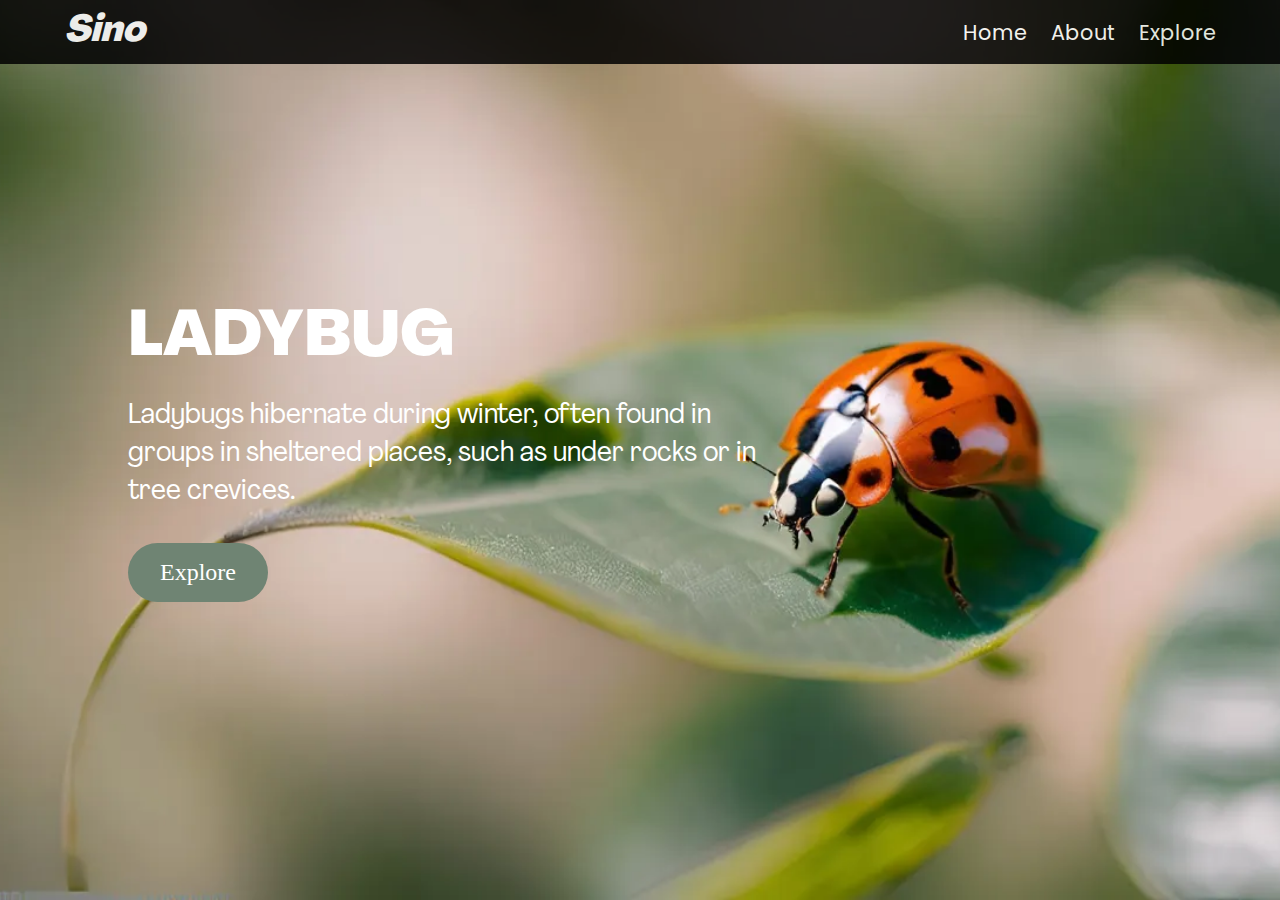
==== views/index.html @ 911c5743 "About section" ====
<!DOCTYPE html>
<html lang="en">

<head>
    <meta charset="UTF-8">
    <meta name="viewport" content="width=device-width, initial-scale=1.0">
    <title>Biodiversity</title>
    <link rel="icon" href="../assets/uploads/icon.png">
    <link rel="stylesheet" href="../assets/css/style.css">
    <link rel="stylesheet" href="../assets/css/navbar.css">
    <link rel="stylesheet" href="../assets/css/hero.css">
    <link rel="stylesheet" href="../assets/css/about.css">
    <link rel="stylesheet" href="../assets/css/font.css">
</head>

<body class="body bg-hero">
    <header class="navbar">
        <div class="navbar-container container">
            <input type="checkbox" name="" id="">
            <div class="hamburger-lines">
                <span class="line line1"></span>
                <span class="line line2"></span>
                <span class="line line3"></span>
            </div>
            <ul class="menu-items">
                <li><a href="#home">Home</a></li>
                <li><a href="#about">About</a></li>
                <li><a href="#explore">Explore</a></li>
            </ul>
            <h1 class="logo">Sino</h1>
        </div>
    </header>

    <main class="main-content">
        <!-- Hero -->
        <section class="hero">
            <div class="slide">
                <h1 class="hero-title">LADYBUG</h1>
                <p class="hero-subtitle">
                    Ladybugs hibernate during winter, often found in groups in sheltered places, such as under rocks or
                    in tree crevices.
                </p>
                <a href="#explore" class="hero-button">Explore</a>
            </div>
            <div class="slide">
                <h1 class="hero-title">SPIDER</h1>
                <p class="hero-subtitle">
                    Spiders have a high sensitivity in their legs that allows them to detect subtle vibrations around
                    them, signaling prey or threats.
                </p>
                <a href="#explore" class="hero-button">Explore</a>
            </div>
            <div class="slide">
                <h1 class="hero-title">DRAGONFLY</h1>
                <p class="hero-subtitle">
                    Dragonflies can fly forward, backward, and hover, at speeds of up to 56 km/h, and have large eyes
                    with almost 360 degrees of vision.
                </p>
                <a href="#explore" class="hero-button">Explore</a>
            </div>
            <div class="slide">
                <h1 class="hero-title">SPRINGTAIL</h1>
                <p class="hero-subtitle">
                    Springtails are unique for their furcula, a specialized tail-like appendage that acts like a spring,
                    enabling them to leap many times their body length to evade threats.
                </p>
                <a href="#explore" class="hero-button">Explore</a>
            </div>
        </section>
        <!-- Hero End -->


        <!-- About -->
        <section>

        </section>
        <!-- About End -->


        <!-- Explore -->
        <section>

        </section>
        <!-- Explore End -->
    </main>

    <script src="../assets/js/text-hero.js"></script>
</body>

</html>
---- assets/css/navbar.css ----
*,
*::after,
*::before {
  box-sizing: border-box;
  padding: 0;
  margin: 0;
}

.html {
  font-size: 62.5%;
}

.navbar input[type="checkbox"],
.navbar .hamburger-lines {
  display: none;
}

.container {
  max-width: 1200px;
  width: 90%;
  margin: auto;
}

.navbar {
  position: fixed;
  width: 100%;
  color: white;
  font-family: HeroFont;
  opacity: 0.85;
  z-index: 100;
}

.navbar-container {
  display: flex;
  justify-content: space-between;
  height: 64px;
  align-items: center;
}

.menu-items {
  order: 2;
  display: flex;
}
.logo {
  order: 1;
  font-size: 2.3rem;
  font-style: italic;
}

.menu-items li {
  list-style: none;
  margin-left: 1.5rem;
  font-size: 1.3rem;
}

.menu-items a {
  position: relative;
  display: inline-block;
}

.menu-items a::after {
  content: "";
  position: absolute;
  width: 0;
  height: 2px;
  bottom: 0.1px; /* Sesuaikan jarak garis bawah dari teks */
  left: 0;
  background-color: white; /* Warna underscore */
  transition: width 0.2s ease-in-out;
}

.menu-items a:hover::after {
  width: 100%;
}

.navbar a {
  color: white;
  position: relative;
  display: inline-block;
  text-decoration: none;
  font-family: NavbarA;
  font-weight: 500;
  transition: color 0.2s ease-in-out;
}

.navbar a:hover {
  color: white;
}

@media (max-width: 768px) {
  .navbar {
    opacity: 0.95;
  }

  .navbar-container input[type="checkbox"],
  .navbar-container .hamburger-lines {
    display: block;
  }

  .navbar-container {
    display: block;
    position: relative;
    height: 64px;
  }

  .navbar-container input[type="checkbox"] {
    position: absolute;
    display: block;
    height: 32px;
    width: 30px;
    top: 20px;
    left: 20px;
    z-index: 5;
    opacity: 0;
    cursor: pointer;
  }

  .navbar-container .hamburger-lines {
    display: block;
    height: 28px;
    width: 35px;
    position: absolute;
    top: 20px;
    left: 20px;
    z-index: 2;
    display: flex;
    flex-direction: column;
    justify-content: space-between;
  }

  .navbar-container .hamburger-lines .line {
    display: block;
    height: 4px;
    width: 100%;
    border-radius: 10px;
    background: #333;
  }

  .navbar-container .hamburger-lines .line1 {
    transform-origin: 0% 0%;
    transition: transform 0.3s ease-in-out;
  }

  .navbar-container .hamburger-lines .line2 {
    transition: transform 0.2s ease-in-out;
  }

  .navbar-container .hamburger-lines .line3 {
    transform-origin: 0% 100%;
    transition: transform 0.3s ease-in-out;
  }

  .navbar .menu-items {
    padding-top: 100px;
    background: #fff;
    height: 100vh;
    max-width: 300px;
    transform: translate(-150%);
    display: flex;
    flex-direction: column;
    margin-left: -40px;
    padding-left: 40px;
    transition: transform 0.5s ease-in-out;
    box-shadow: 5px 0px 10px 0px #aaa;
    overflow: scroll;
  }

  .navbar .menu-items li {
    margin-bottom: 1.8rem;
    font-size: 1.1rem;
    font-weight: 500;
  }

  .logo {
    position: absolute;
    top: 10px;
    right: 15px;
    font-size: 2.5rem;
  }

  .navbar-container input[type="checkbox"]:checked ~ .menu-items {
    transform: translateX(0);
  }

  .navbar-container input[type="checkbox"]:checked ~ .hamburger-lines .line1 {
    transform: rotate(45deg);
  }

  .navbar-container input[type="checkbox"]:checked ~ .hamburger-lines .line2 {
    transform: scaleY(0);
  }

  .navbar-container input[type="checkbox"]:checked ~ .hamburger-lines .line3 {
    transform: rotate(-45deg);
  }
}

@media (max-width: 500px) {
  .navbar-container input[type="checkbox"]:checked ~ .logo {
    display: none;
  }
}
---- assets/css/hero.css ----
.hero {
  position: relative;
  width: 100%;
  height: 100vh;
  background-size: cover;
  background-position: center;
  background-image: url(../uploads/bg-ladybug.webp),
    url(../uploads/bg-spider.webp), url(../uploads/bg-dragonfly.webp),
    url(../uploads/bg-springtail.webp);
  background-color: transparent;
  animation: animate infinite 12s;
  z-index: 1;
}

.hero-title {
  font-family: HeroFont;
  opacity: 0;
}

.hero-subtitle {
  font-family: HeroSubTitle;
  max-width: 40rem;
  white-space: normal;
  opacity: 0;
}

.slide {
  position: absolute;
  top: 50%;
  left: 10%;
  transform: translateY(-50%);
  opacity: 0;
  transition: opacity 0.5s ease-in-out;
  text-align: left;
  color: white;
  z-index: 1000;
  transition-delay: 0.1s;
}

.slide.active {
  opacity: 1;
}

.hero-title,
.hero-subtitle {
  opacity: 0;
  transform: translateY(20px);
  transition: opacity 0.3s ease-in-out, transform 0.3s ease-in-out;
}

.slide.active .hero-title,
.slide.active .hero-subtitle {
  opacity: 1;
  transform: translateY(0);
}

.slide h1 {
  font-size: 4rem;
  margin-bottom: 1rem;
}

.slide p {
  font-size: 1.8rem;
  margin-bottom: 2rem;
}

.slide a {
  display: inline-block;
  font-size: 1.5rem;
  padding: 1rem 2rem;
  background-color: #6f8473;
  color: white;
  text-decoration: none;
  border-radius: 30px;
  transition: background-color 0.3s ease;
}

.slide a:hover {
  background-color: #5e6d61;
}

@keyframes animate {
  0% {
    background-image: url(../uploads/bg-ladybug.webp);
  }
  25% {
    background-image: url(../uploads/bg-spider.webp);
  }
  50% {
    background-image: url(../uploads/bg-dragonfly.webp);
  }
  75% {
    background-image: url(../uploads/bg-springtail.webp);
  }
  100% {
    background-image: url(../uploads/bg-ladybug.webp);
  }
}
---- assets/css/about.css ----
.navbar {
  background-color: black;
}

.about-hr {
  height: 4px;
  background-color: black;
  border: none;
  margin: 20px 0;
}

.about-image {
  width: 60%;
  height: 100%;
  clip-path: circle(60% at 10% 50%);
  background-image: url(../uploads/about-section.webp);
  background-size: cover;
  background-position: center center;
  position: relative;
  z-index: 1;
}

.about {
  position: relative;
  width: 100%;
  height: 100vh;
  background-color: white;
  background-size: cover;
  background-position: center;
  display: flex;
  justify-content: space-between;
  align-items: center;
  overflow: hidden;
}

.about-content {
  position: relative;
  z-index: 2;
  max-width: 800px;
  padding: 20px;
  color: #333;
  text-align: center;
  margin-right: 10rem;
  width: 100%;
  box-sizing: border-box;
}

.about-content h2 {
  font-size: 5rem;
  margin-bottom: 20px;
  font-family: HeroFont;
}

.about-content p {
  font-size: 2rem;
  line-height: 1.8;
}

.left-align {
  font-family: HeroSubTitle;
  text-align: left;
  max-width: 40rem;
  margin: 0 auto;
  margin-top: 2rem;
  margin-bottom: 2rem;
}

.right-align {
  font-family: HeroSubTitle;
  text-align: right;
  max-width: 40rem;
  margin: 0 auto;
}

@media (max-width: 1024px) {
  .about-content h2 {
    font-size: 4rem;
  }

  .about-content p {
    font-size: 1.2rem;
  }

  .about {
    flex-direction: column;
    justify-content: center;
  }

  .about-image {
    width: 100%;
    clip-path: none;
  }

  .about-content {
    margin-right: 0;
    text-align: center;
  }
}

@media (max-width: 768px) {
  .about-content h2 {
    font-size: 3rem;
  }

  .about-content p {
    font-size: 1.1rem;
  }
}

@media (max-width: 480px) {
  .about-content h2 {
    font-size: 2.5rem;
  }

  .about-content p {
    font-size: 1rem;
  }
}
---- assets/css/font.css ----
@font-face {
  font-family: HeroFont;
  src: url(../font/agrandir-heavy.ttf);
}

@font-face {
  font-family: NavbarA;
  src: url(../font/poppins-regular.ttf);
}

@font-face {
  font-family: HeroSubTitle;
  src: url(../font/agrandir-narrow.otf);
}

@font-face {
  font-family: OpenSans;
  src: url(../font/Open_Sans/OpenSans-VariableFont_wdth\,wght.ttf);
}
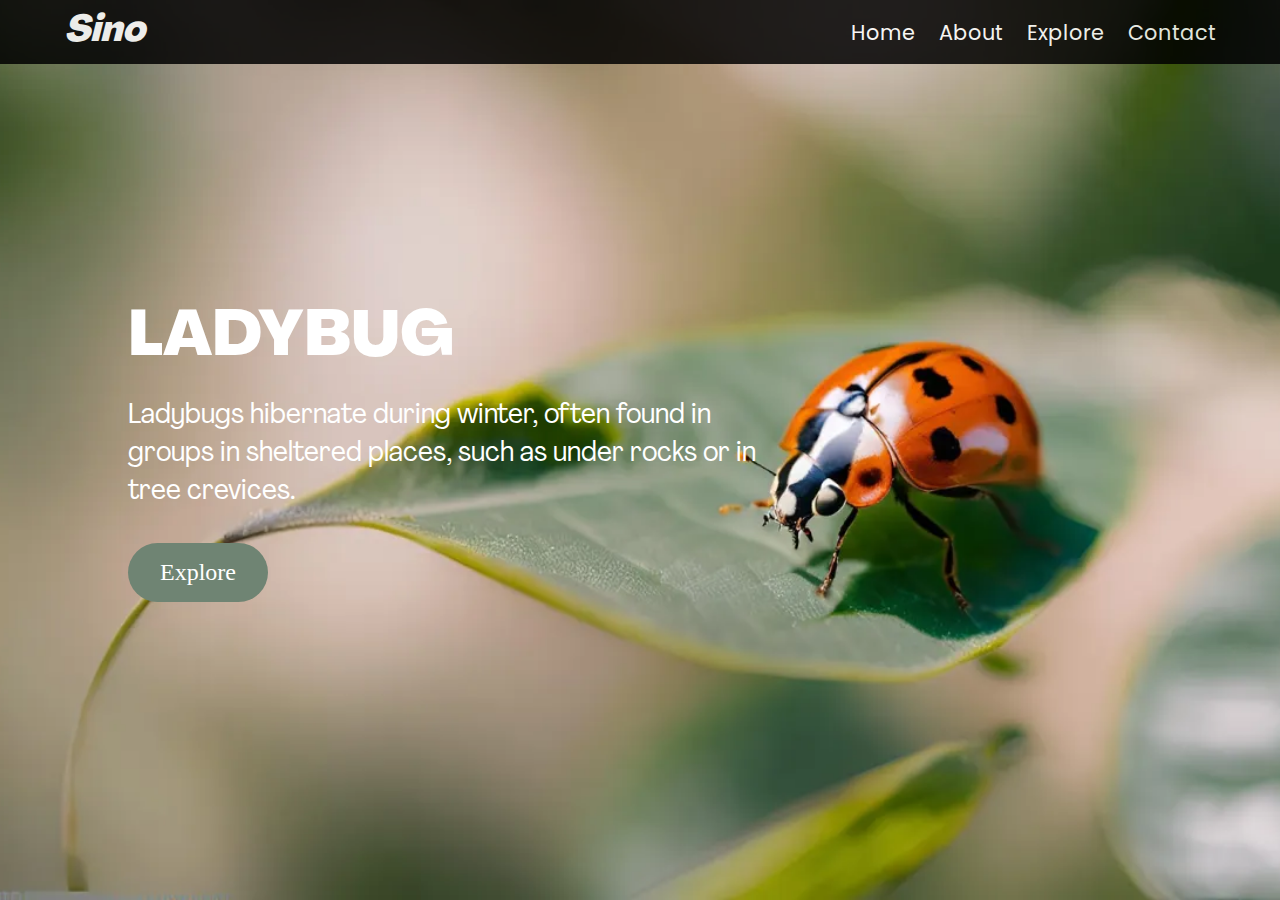
==== commit de62b67b: "Change navbar" ====
--- a/views/index.html
+++ b/views/index.html
@@ -26,6 +26,7 @@
                 <li><a href="#home">Home</a></li>
                 <li><a href="#about">About</a></li>
                 <li><a href="#explore">Explore</a></li>
+                <li><a href="#contact">Contact</a></li>
             </ul>
             <h1 class="logo">Sino</h1>
         </div>
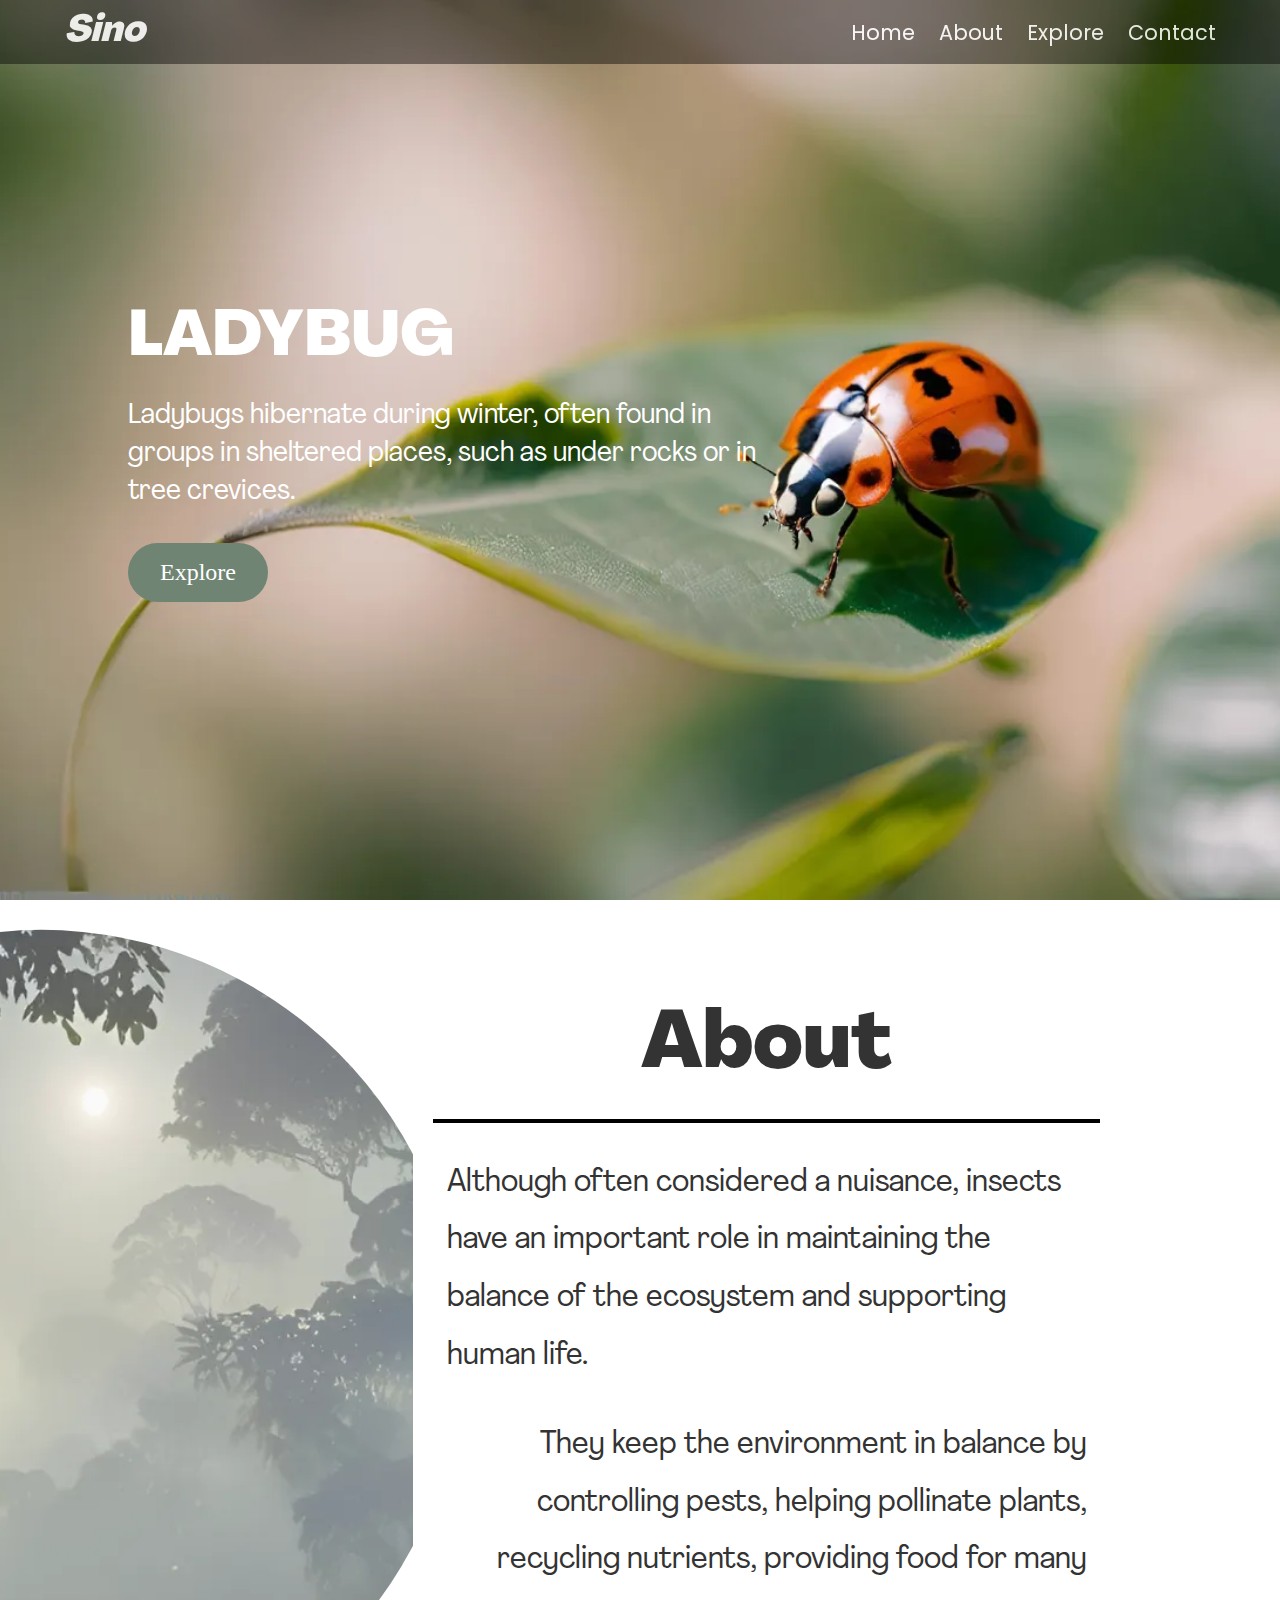
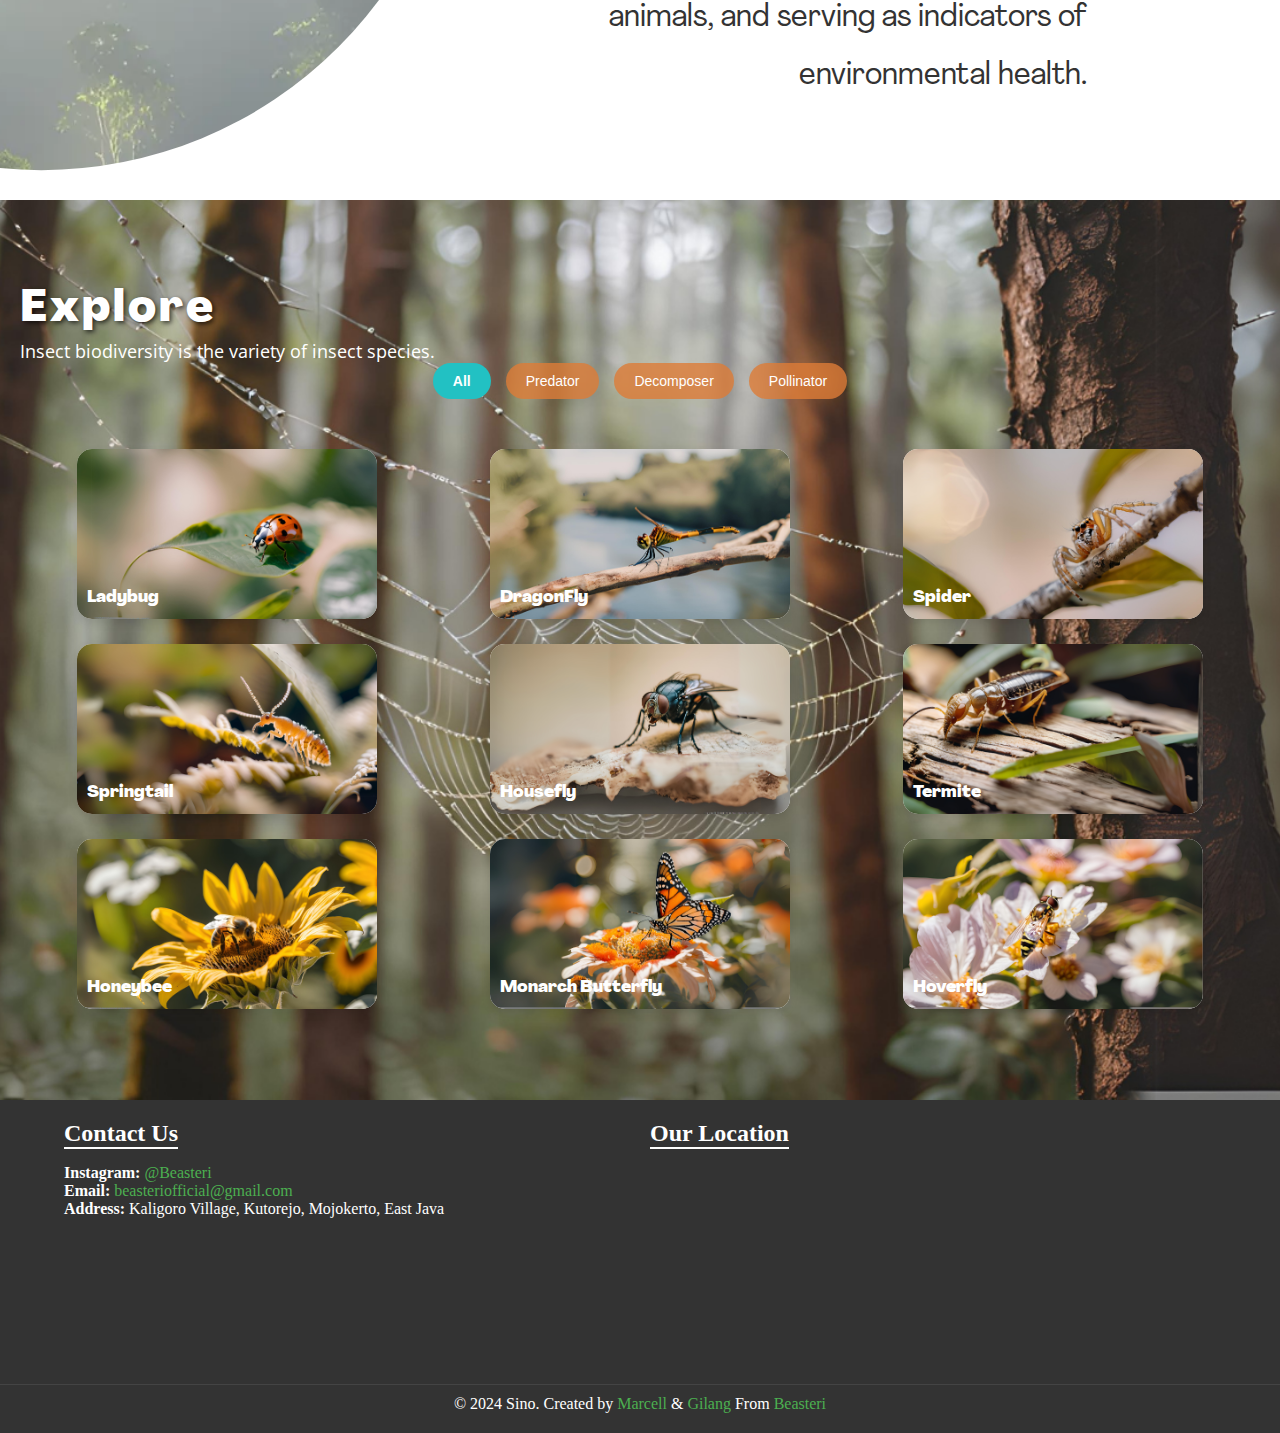
==== commit 505141ae: "Menyatukan semua section dan footer" ====
--- a/views/index.html
+++ b/views/index.html
@@ -11,6 +11,8 @@
     <link rel="stylesheet" href="../assets/css/hero.css">
     <link rel="stylesheet" href="../assets/css/about.css">
     <link rel="stylesheet" href="../assets/css/font.css">
+    <link rel="stylesheet" href="../assets/css/contact.css">
+    <link rel="stylesheet" href="../assets/css/explore.css">
 </head>
 
 <body class="body bg-hero">
@@ -34,7 +36,7 @@
 
     <main class="main-content">
         <!-- Hero -->
-        <section class="hero">
+        <section class="hero" id="home">
             <div class="slide">
                 <h1 class="hero-title">LADYBUG</h1>
                 <p class="hero-subtitle">
@@ -72,20 +74,257 @@
 
 
         <!-- About -->
-        <section>
-
+        <section class="about" id="about">
+            <div class="about-image"></div>
+
+            <div class="about-content">
+                <h2>About</h2>
+                <hr class="about-hr">
+                <p class="left-align">
+                    Although often considered a nuisance, insects have an important role in maintaining
+                    the balance of the ecosystem and supporting human life.
+                </p>
+                <p class="right-align">
+                    They keep the environment in balance by controlling pests, helping pollinate plants,
+                    recycling nutrients, providing food for many animals, and serving as indicators of
+                    environmental health.
+                </p>
+            </div>
         </section>
         <!-- About End -->
 
 
         <!-- Explore -->
-        <section>
+        <section class="explore" id="explore">
+            <div class="explore-content">
+                <h1 class="explore-title">Explore</h1>
+                <p class="explore-description">Insect biodiversity is the variety of insect species.</p>
+                <div class="filter-buttons">
+                    <button class="filter-btn active" data-filter="all">All</button>
+                    <button class="filter-btn" data-filter="predator">Predator</button>
+                    <button class="filter-btn" data-filter="decomposer">Decomposer</button>
+                    <button class="filter-btn" data-filter="pollinator">Pollinator</button>
+                </div>
+            </div>
+
+
+            <!-- Boxes Section -->
+            <div class="box-container">
+                <div class="box predator">
+                    <div class="box-image">
+                        <img src="../assets/uploads/bg-ladybug.png" alt="Image 1">
+                    </div>
+                    <div class="subjudul">Ladybug</div>
+                    <div class="box-content">
+                        <div class="row">
+                            <div class="coloumn">
+                                <h2>Ladybug</h2>
+                                <p class="description pembatas text-box">A small, bright red beetle with black spots,
+                                    helpful in controlling pests.</p>
+                            </div>
+                            <div class="coloumn">
+                                <button style="margin-left: 40px;">Explore</button>
+                            </div>
+                        </div>
+                    </div>
+                </div>
+                <div class="box predator">
+                    <div class="box-image">
+                        <img src="../assets/uploads/bg-dragonfly.png" alt="Image 2">
+                    </div>
+                    <div class="subjudul">DragonFly</div>
+                    <div class="box-content">
+                        <div class="row">
+                            <div class="coloumn">
+                                <h2>DragonFly</h2>
+                                <p class="description pembatas">A graceful insect with long wings, skilled at hunting
+                                    mosquitoes mid-flight.</p>
+                            </div>
+                            <div class="coloumn">
+                                <button style="margin-left: 40px;">Explore</button>
+                            </div>
+                        </div>
+                    </div>
+                </div>
+                <div class="box predator">
+                    <div class="box-image">
+                        <img src="../assets/uploads/bg-spider.png" alt="Image 2">
+                    </div>
+                    <div class="subjudul">Spider</div>
+                    <div class="box-content">
+                        <div class="row">
+                            <div class="coloumn">
+                                <h2>Spider</h2>
+                                <p class="description pembatas">A graceful insect with long wings, skilled at hunting
+                                    mosquitoes mid-flight.</p>
+                            </div>
+                            <div class="coloumn">
+                                <button style="margin-left: 40px;">Explore</button>
+                            </div>
+                        </div>
+                    </div>
+                </div>
+                <div class="box decomposer">
+                    <div class="box-image">
+                        <img src="../assets/uploads/bg-springtail.png" alt="Image 3">
+                    </div>
+                    <div class="subjudul">Springtail</div>
+                    <div class="box-content">
+                        <div class="row">
+                            <div class="coloumn">
+                                <h2>Springtail</h2>
+                                <p class="description pembatas">A large, hairy spider found in warm climates, known for
+                                    its
+                                    gentle nature.</p>
+                            </div>
+                            <div class="coloumn">
+                                <button style="margin-left: 40px;">Explore</button>
+                            </div>
+                        </div>
+                    </div>
+                </div>
+                <div class="box decomposer">
+                    <div class="box-image">
+                        <img src="../assets/uploads/bg-housefly.png" alt="Image 4">
+                    </div>
+                    <div class="subjudul">Housefly</div>
+                    <div class="box-content">
+                        <div class="row">
+                            <div class="coloumn">
+                                <h2>Housefly</h2>
+                                <p class="description pembatas">An eight-legged arachnid that weaves intricate webs to
+                                    catch
+                                    prey.</p>
+                            </div>
+                            <div class="coloumn">
+                                <button style="margin-left: 40px;">Explore</button>
+                            </div>
+                        </div>
+                    </div>
+                </div>
+                <div class="box decomposer">
+                    <div class="box-image">
+                        <img src="../assets/uploads/bg-termite.png" alt="Image 4">
+                    </div>
+                    <div class="subjudul">Termite</div>
+                    <div class="box-content">
+                        <div class="row">
+                            <div class="coloumn">
+                                <h2>Termite</h2>
+                                <p class="description pembatas">An eight-legged arachnid that weaves intricate webs to
+                                    catch
+                                    prey.</p>
+                            </div>
+                            <div class="coloumn">
+                                <button style="margin-left: 40px;">Explore</button>
+                            </div>
+                        </div>
+                    </div>
+                </div>
+                <div class="box pollinator">
+                    <div class="box-image">
+                        <img src="../assets/uploads/bg-honeybee.png" alt="Image 5">
+                    </div>
+                    <div class="subjudul">Honeybee</div>
+                    <div class="box-content">
+                        <div class="row">
+                            <div class="coloumn">
+                                <h2>Honeybee</h2>
+                                <p class="description pembatas">Deskripsi singkat tentang topik kelima.</p>
+                            </div>
+                            <div class="coloumn">
+                                <button style="margin-left: 40px;">Explore</button>
+                            </div>
+                        </div>
+                    </div>
+                </div>
+                <div class="box pollinator">
+                    <div class="box-image">
+                        <img src="../assets/uploads/bg-monarch-butterfly.png" alt="Image 6">
+                    </div>
+                    <div class="subjudul">Monarch Butterfly</div>
+                    <div class="box-content">
+                        <div class="row">
+                            <div class="coloumn">
+                                <h2>Monarch</h2>
+                                <p class="description pembatas">Deskripsi singkat tentang topik keenam.</p>
+                            </div>
+                            <div class="coloumn">
+                                <button style="margin-left: 40px;">Explore</button>
+                            </div>
+                        </div>
+                    </div>
+                </div>
+                <div class="box pollinator">
+                    <div class="box-image">
+                        <img src="../assets/uploads/bg-hoverfly.png" alt="Image 6">
+                    </div>
+                    <div class="subjudul">Hoverfly</div>
+                    <div class="box-content">
+                        <div class="row">
+                            <div class="coloumn">
+                                <h2>Hoverfly</h2>
+                                <p class="description pembatas">Deskripsi singkat tentang topik keenam.</p>
+                            </div>
+                            <div class="coloumn">
+                                <button style="margin-left: 40px;">Explore</button>
+                            </div>
+                        </div>
+                    </div>
+                </div>
+            </div>
+
+            <!-- Chatbot -->
+            <div class="chatbot-card">
+                <div class="chatbot-header">
+                    Chatbot
+                    <button class="close-btn" onclick="toggleChatbot()">&times;</button>
+                </div>
+                <div class="chatbot-body" id="chatbotBody">
+                    what you want to ask?
+                </div>
+                <div class="chatbot-footer">
+                    <input type="text" id="chatbotInput" placeholder="Type your message..." />
+                    <button onclick="sendMessage()">Send</button>
+                </div>
+            </div>
 
         </section>
         <!-- Explore End -->
+
+        <!-- Contact -->
+        <footer class="footer" id="contact">
+            <div class="footer-container container">
+                <div class="footer-contact">
+                    <h2>Contact Us</h2>
+                    <p><strong>Instagram:</strong> <a href="https://www.instagram.com/the_beasteri"
+                            target="_blank">@Beasteri</a></p>
+                    <p><strong>Email:</strong> <a href="">beasteriofficial@gmail.com</a></p>
+                    <p><strong>Address:</strong> Kaligoro Village, Kutorejo, Mojokerto, East Java</p>
+                </div>
+                <div class="footer-map">
+                    <h2>Our Location</h2>
+                    <iframe
+                        src="https://www.google.com/maps/embed?pb=!1m18!1m12!1m3!1d253133.97611539767!2d112.32561451234618!3d-7.551150352928959!2m3!1f0!2f0!3f0!3m2!1i1024!2i768!4f13.1!3m3!1m2!1s0x2e780d7880709dfd%3A0xe62e404b1da30f2a!2sPANDORADEV!5e0!3m2!1sen!2sid!4v1733210678866!5m2!1sen!2sid"
+                        width="100%" height="200" style="border:0;" allowfullscreen="" loading="lazy"
+                        referrerpolicy="no-referrer-when-downgrade"></iframe>
+                </div>
+            </div>
+            <div class="footer-bottom">
+                <p>&copy; 2024 Sino. Created by
+                    <a href="https://github.com/Kennn711" target="_blank">Marcell</a>
+                    &
+                    <a href="https://github.com/SOGOL999" target="_blank">Gilang</a>
+                    From
+                    <a href="https://www.instagram.com/the_beasteri" target="_blank">Beasteri</a>
+                </p>
+            </div>
+        </footer>
+        <!-- Contact End -->
     </main>
 
     <script src="../assets/js/text-hero.js"></script>
+    <script src="../assets/js/explore-chatbot.js"></script>
 </body>
 
 </html>--- a/assets/css/contact.css
+++ b/assets/css/contact.css
@@ -0,0 +1,47 @@
+.footer {
+  background-color: #333;
+  color: #fff;
+  padding: 20px 0;
+}
+
+.footer-container {
+  display: flex;
+  flex-wrap: wrap;
+  gap: 20px;
+  justify-content: space-between;
+  padding-bottom: 1rem;
+}
+
+.footer-contact,
+.footer-map,
+.footer-social {
+  flex: 1 1 calc(33.333% - 20px);
+  min-width: 280px;
+}
+
+.footer h2 {
+  margin-bottom: 15px;
+  font-size: 1.5rem;
+  border-bottom: 2px solid #fff;
+  display: inline-block;
+}
+
+.footer a {
+  color: #4caf50;
+  text-decoration: none;
+}
+
+.footer a:hover {
+  text-decoration: underline;
+}
+
+.footer-map iframe {
+  border: 0;
+  border-radius: 8px;
+}
+
+.footer-bottom {
+  text-align: center;
+  padding-top: 10px;
+  border-top: 1px solid #444;
+}
--- a/assets/css/explore.css
+++ b/assets/css/explore.css
@@ -0,0 +1,493 @@
+@import url("./font.css");
+
+*,
+*::after,
+*::before {
+  box-sizing: border-box;
+  padding: 0;
+  margin: 0;
+}
+
+/* Navbar */
+.navbar {
+  background-color: rgba(0, 0, 0, 0.5);
+}
+
+/* Hero Section */
+.explore {
+  background: url("../uploads/bg-explore.png") no-repeat center center/cover;
+  position: relative;
+  color: white;
+  display: flex;
+  flex-direction: column;
+  justify-content: flex-start;
+  /* Menjaga elemen terurut dari atas ke bawah */
+  min-height: 100vh;
+  /* Pastikan hero tetap setinggi layar tanpa tambahan ruang */
+  padding-top: 60px;
+  /* Space untuk navbar */
+}
+
+/* Hero Content */
+.explore-content {
+  padding: 20px;
+  text-align: left;
+  color: white;
+  display: flex;
+  flex-direction: column;
+  /* Flexbox untuk susunan vertikal */
+}
+
+/* Hero Title */
+.explore-title {
+  font-size: 45px;
+  margin-bottom: 0px;
+  letter-spacing: 3px;
+  font-family: HeroFont;
+  text-shadow: 2px 2px 5px rgba(0, 0, 0, 0.7);
+}
+
+/* Hero Description */
+.explore-description {
+  font-size: 18px;
+  font-family: OpenSans;
+}
+
+/* Button Category */
+.filter-buttons {
+  display: flex;
+  justify-content: center;
+  gap: 15px;
+  width: 100%;
+  margin-top: 0px;
+  /* Jarak antara filter buttons dan konten di atasnya */
+}
+
+/* Styling untuk tombol */
+.filter-btn {
+  padding: 10px 20px;
+  background-color: rgba(221, 124, 55, 0.8);
+  border: none;
+  border-radius: 25px;
+  color: white;
+  font-family: Arial, sans-serif;
+  font-size: 14px;
+  cursor: pointer;
+  transition: 0.3s ease;
+}
+
+.filter-btn:hover {
+  background-color: rgba(221, 124, 55, 1);
+}
+
+.filter-btn.active {
+  background-color: rgba(34, 193, 195, 1);
+  font-weight: bold;
+}
+
+/* Box Container */
+.box-container {
+  display: grid;
+  grid-template-columns: repeat(3, 1fr);
+  gap: 20px;
+  padding: 30px;
+  margin-top: 0px;
+  justify-items: center;
+  width: 100%;
+  grid-row-gap: 25px;
+}
+
+/* Box Container saat filter selain "All" dipilih */
+.box-container.filtered {
+  display: flex;
+  justify-content: flex-start;
+  /* Semua box akan diratakan ke kiri */
+  flex-wrap: wrap;
+  /* Box tidak akan turun ke baris berikutnya */
+  gap: 20px;
+  width: 100%;
+  overflow-x: auto;
+  /* Scroll horizontal jika terlalu banyak box */
+}
+
+/* Menata box agar berada di sebelah kanan */
+.box-container.filtered .box {
+  flex-shrink: 0;
+  /* Box tidak boleh mengecil saat dibungkus */
+}
+
+/* Box Styling */
+.box {
+  position: relative;
+  width: 300px;
+  display: block;
+  opacity: 1;
+  height: 170px;
+  border-radius: 15px;
+  overflow: hidden;
+  box-shadow: 0 4px 10px rgba(0, 0, 0, 0.1);
+  background-color: white;
+  opacity: 0;
+  /* Default is hidden */
+  visibility: hidden;
+  /* Default is hidden */
+  transition: opacity 0.5s ease, visibility 0s linear 0.5s;
+  /* Adding transition for opacity */
+}
+
+.box.show {
+  opacity: 1;
+  visibility: visible;
+  transition: opacity 0.5s ease, visibility 0s linear 0s;
+  /* Fade-in effect */
+}
+
+.box:hover {
+  transform: scale(1.05);
+  /* Efek zoom saat hover */
+}
+
+/* Image inside box */
+.box-image {
+  width: 100%;
+  height: 100%;
+  position: relative;
+  overflow: hidden;
+}
+
+.box-image img {
+  width: 100%;
+  height: 100%;
+  object-fit: cover;
+}
+
+/* Box Content Styling (hidden by default) */
+.box-content {
+  position: absolute;
+  bottom: 0px;
+  /* Perubahan jarak untuk memberi ruang */
+  left: 0;
+  width: 100%;
+  height: 50%;
+  padding: 10px;
+  background: linear-gradient(to bottom, transparent, black);
+  opacity: 0;
+  /* Konten tersembunyi secara default */
+  transition: 0.2s ease;
+  display: flex;
+  flex-direction: column;
+  justify-content: flex-start;
+  /* Menyusun konten ke atas */
+  text-align: left;
+  /* Rata kiri untuk konten */
+  z-index: 2;
+  /* Agar konten tetap di atas */
+}
+
+.box h2 {
+  font-family: OpenSans;
+}
+
+/* Konten muncul saat box dihover */
+.box:hover .box-content {
+  opacity: 1;
+}
+
+/* Subjudul */
+.box .subjudul {
+  position: absolute;
+  bottom: 10px;
+  /* Mengubah posisi subjudul */
+  left: 10px;
+  font-size: 17px;
+  color: white;
+  font-family: HeroFont;
+  margin: 0;
+  z-index: 3;
+  /* Agar subjudul selalu terlihat */
+  opacity: 1;
+  /* Subjudul tampil saat tidak dihover */
+  transition: 0.2s ease;
+}
+
+/* On hover, subjudul disappears and is replaced by the hover subjudul */
+.box:hover .subjudul {
+  opacity: 0;
+  /* Subjudul hilang saat hover */
+}
+
+/* Deskripsi dan Tombol */
+.box .description {
+  font-size: 10px;
+  color: white;
+  font-family: OpenSans;
+  margin: 0;
+  z-index: 2;
+  white-space: normal;
+  /* Mengizinkan teks membungkus ke baris baru */
+  overflow: hidden;
+  /* Sembunyikan bagian yang meluap */
+  text-overflow: ellipsis;
+  /* Tambahkan "..." jika terlalu panjang */
+  display: -webkit-box;
+  /* Gunakan box fleksibel untuk membatasi baris */
+  -webkit-line-clamp: 2;
+  /* Batasi hanya 2 baris */
+  -webkit-box-orient: vertical;
+  /* Orientasi vertikal untuk clamp */
+  line-height: 1.4;
+  /* Tingkatkan keterbacaan */
+}
+
+.box:hover .description {
+  bottom: 0px;
+  /* Move description up on hover */
+}
+
+/* Button Styling */
+.box button {
+  padding: 8px 20px;
+  background-color: rgba(221, 124, 55, 0.767);
+  border: none;
+  border-radius: 25px;
+  color: white;
+  cursor: pointer;
+  transition: 0.3s ease;
+  margin-left: auto;
+  /* Rata kanan tombol */
+}
+
+.box button:hover {
+  background-color: rgba(221, 124, 55, 1);
+}
+
+.pembatas {
+  white-space: nowrap;
+  /* Mencegah teks menjadi wrap/berpindah baris */
+  overflow: hidden;
+  /* Sembunyikan teks yang melampaui batas */
+  text-overflow: ellipsis;
+  /* Menambahkan '...' di akhir teks yang terpotong */
+  width: 200px;
+  /* Tentukan lebar elemen, bisa disesuaikan */
+}
+
+.row {
+  display: flex;
+  flex-wrap: wrap;
+}
+
+.coloumn {
+  flex: 0 0 50%;
+  max-width: 50%;
+  box-sizing: border-box;
+  padding: 10px;
+}
+
+/* Chatbot Card Styling */
+.chatbot-card {
+  position: fixed;
+  bottom: 50px;
+  right: 40px;
+  width: 300px;
+  height: 400px;
+  background-color: #ffffff;
+  border-radius: 15px;
+  box-shadow: 0 4px 10px rgba(0, 0, 0, 0.2);
+  overflow: hidden;
+  display: none; /* Initially hidden */
+  flex-direction: column;
+  z-index: 1000;
+}
+
+/* Chatbot Header */
+.chatbot-card .chatbot-header {
+  background-color: rgba(34, 193, 195, 1);
+  color: white;
+  padding: 15px;
+  font-size: 18px;
+  font-family: Arial, sans-serif;
+  font-weight: bold;
+  display: flex;
+  justify-content: space-between;
+  align-items: center;
+}
+
+.chatbot-card .chatbot-header .close-btn {
+  background-color: transparent;
+  border: none;
+  color: white;
+  font-size: 18px;
+  cursor: pointer;
+}
+
+/* Chatbot Body */
+.chatbot-card .chatbot-body {
+  padding: 15px;
+  font-family: Arial, sans-serif;
+  font-size: 14px;
+  color: #333;
+  flex: 1;
+  overflow-y: auto;
+}
+
+/* Chatbot Footer */
+.chatbot-card .chatbot-footer {
+  display: flex;
+  padding: 10px;
+  background-color: #f1f1f1;
+  align-items: center;
+}
+
+.chatbot-card .chatbot-footer input {
+  flex: 1;
+  padding: 10px;
+  border: none;
+  border-radius: 15px;
+  margin-right: 10px;
+}
+
+.chatbot-card .chatbot-footer button {
+  padding: 10px 20px;
+  background-color: rgba(221, 124, 55, 0.8);
+  color: white;
+  border: none;
+  border-radius: 15px;
+  cursor: pointer;
+  transition: background-color 0.3s ease;
+}
+
+.chatbot-card .chatbot-footer button:hover {
+  background-color: rgba(221, 124, 55, 1);
+}
+
+/* Transition for smooth appearance */
+.chatbot-card.show {
+  display: flex;
+  animation: fadeIn 0.3s ease-in-out;
+}
+
+@keyframes fadeIn {
+  from {
+    opacity: 0;
+    transform: translateY(20px);
+  }
+  to {
+    opacity: 1;
+    transform: translateY(0);
+  }
+}
+
+/* Chat bubble styling */
+.chat-bubble {
+  padding: 10px 15px;
+  border-radius: 15px;
+  margin: 5px 0;
+  max-width: 80%;
+  word-wrap: break-word;
+}
+
+.chat-bubble.user {
+  background-color: rgba(34, 193, 195, 1);
+  color: white;
+  align-self: flex-end;
+  text-align: right;
+}
+
+.chat-bubble.bot {
+  background-color: rgba(221, 124, 55, 0.8);
+  color: white;
+  align-self: flex-start;
+  text-align: left;
+}
+
+/* Typing animation */
+.typing {
+  border-right: 2px solid white;
+  display: inline-block;
+  animation: blink 0.7s steps(2, start) infinite;
+}
+
+@keyframes blink {
+  50% {
+    border-color: transparent;
+  }
+}
+
+/* RESPONSIF */
+/* Responsive for screens smaller than 768px (mobile devices) */
+@media (max-width: 768px) {
+  /* Navbar */
+  .navbar {
+    padding: 10px;
+  }
+
+  /* Hero Section */
+  .hero {
+    padding-top: 50px;
+    min-height: 80vh; /* Adjust height for smaller screens */
+  }
+
+  .hero-title {
+    font-size: 30px; /* Smaller font size for hero title */
+  }
+
+  .hero-description {
+    font-size: 14px; /* Adjust description font size */
+  }
+
+  /* Filter Buttons */
+  .filter-buttons {
+    flex-direction: column;
+    gap: 10px; /* Reduce gap between buttons */
+    margin-top: 10px;
+  }
+
+  .filter-btn {
+    font-size: 12px;
+    padding: 8px 15px; /* Smaller buttons */
+  }
+
+  /* Box Container */
+  .box-container {
+    grid-template-columns: 1fr; /* Single column for mobile */
+    gap: 15px;
+    padding: 15px; /* Reduce padding */
+  }
+
+  .box {
+    width: 100%; /* Boxes span the full width */
+    height: 200px; /* Adjust height for better display */
+  }
+
+  /* Box Content */
+  .box .description {
+    font-size: 12px; /* Smaller font size for description */
+  }
+
+  /* Chatbot Card */
+  .chatbot-card {
+    width: 90%; /* Adjust width to fit within mobile screens */
+    height: 300px; /* Adjust height */
+    bottom: 20px;
+    right: 5%;
+  }
+
+  .chatbot-card .chatbot-header {
+    font-size: 16px; /* Adjust font size in header */
+    padding: 10px;
+  }
+
+  .chatbot-card .chatbot-body {
+    font-size: 12px; /* Smaller text size in body */
+    padding: 10px;
+  }
+
+  .chatbot-card .chatbot-footer input {
+    padding: 8px; /* Adjust input padding */
+  }
+
+  .chatbot-card .chatbot-footer button {
+    padding: 8px 15px; /* Smaller button */
+  }
+}
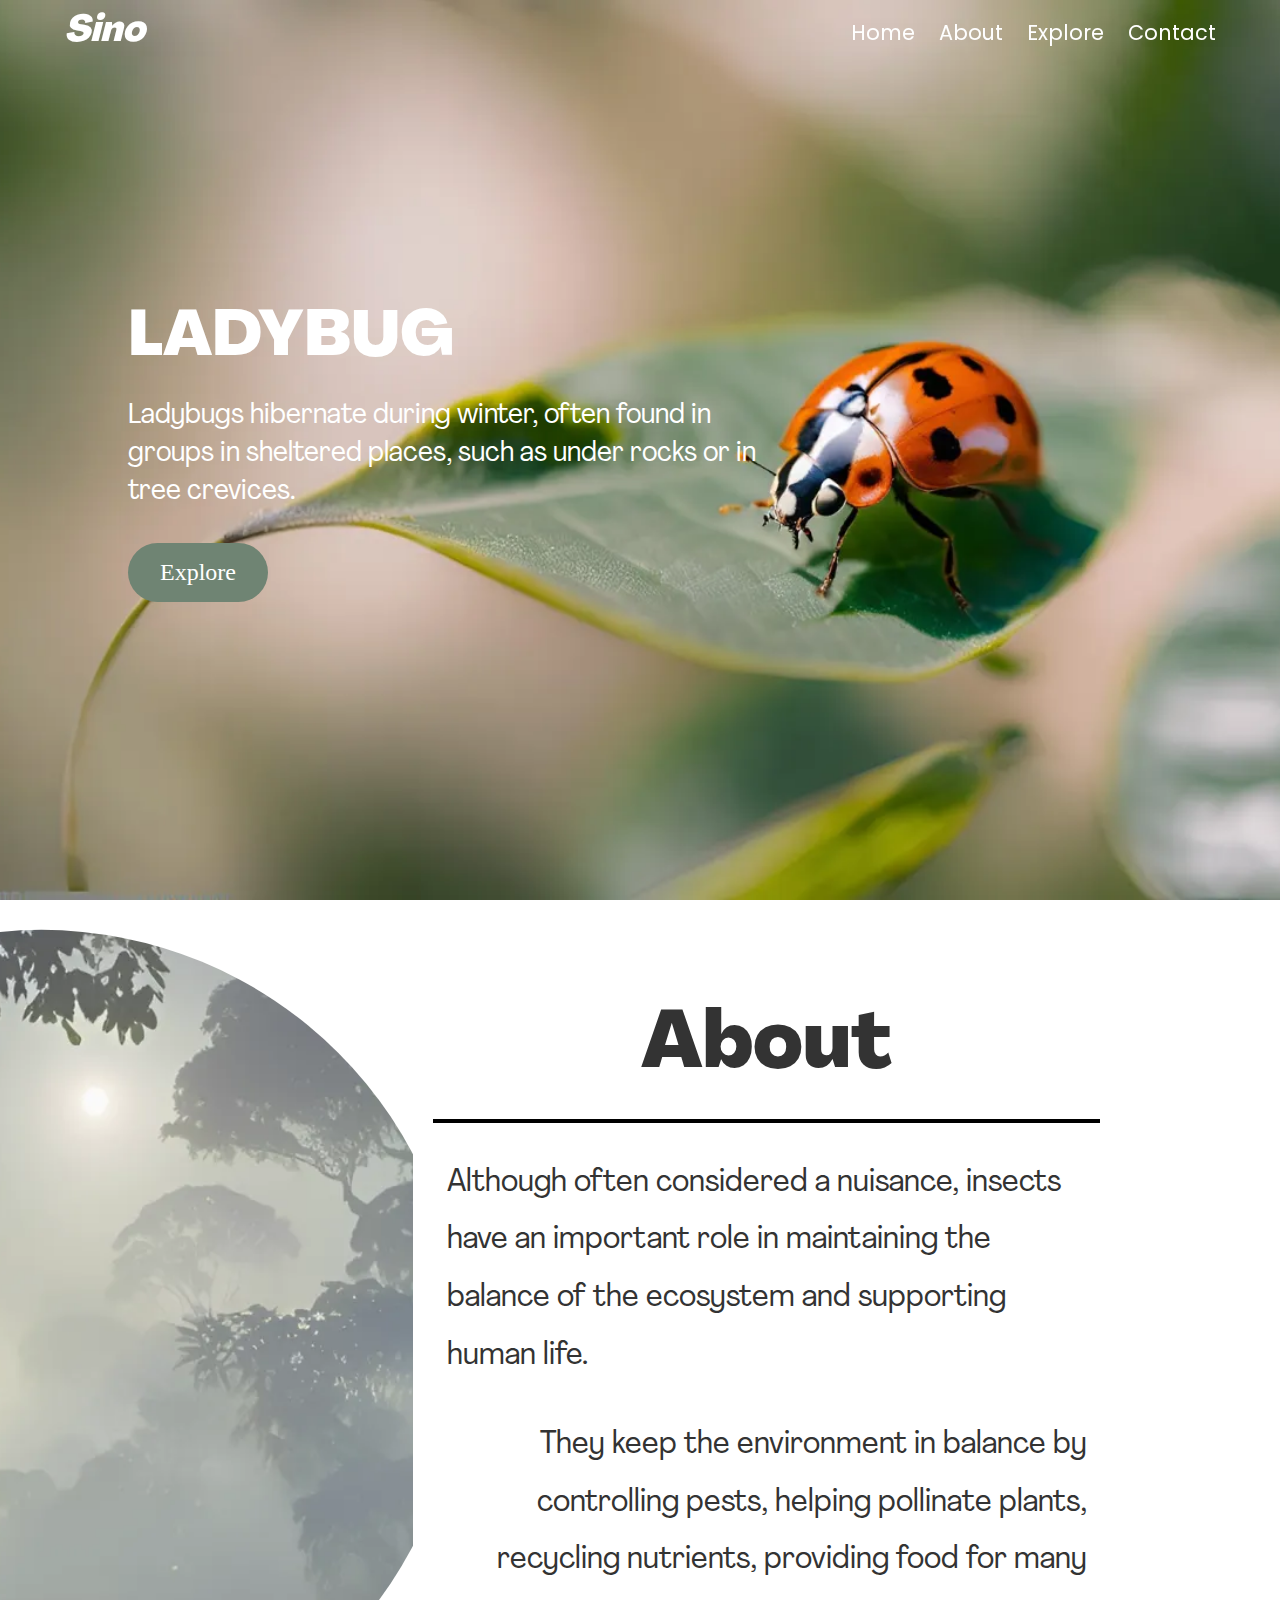
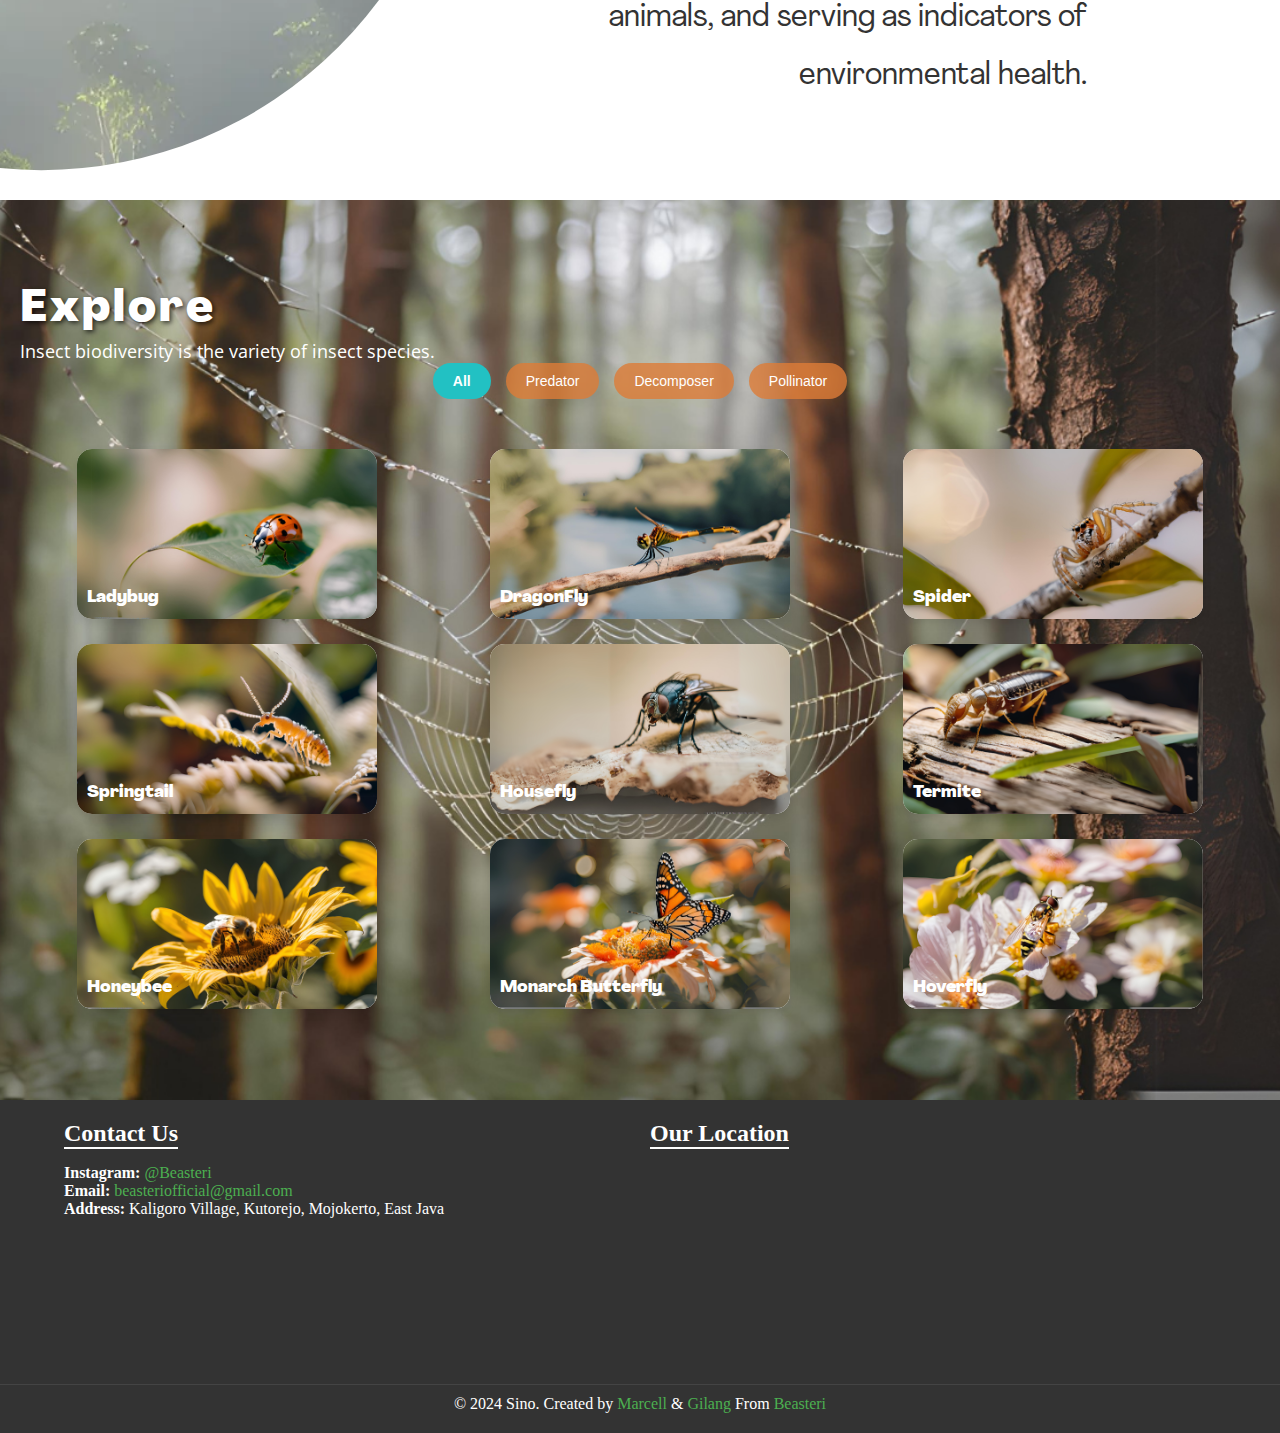
==== commit 95fb3fb1: "Add animation when click a href to an section, and make navbar background color transparant when scr" ====
--- a/views/index.html
+++ b/views/index.html
@@ -325,6 +325,7 @@
 
     <script src="../assets/js/text-hero.js"></script>
     <script src="../assets/js/explore-chatbot.js"></script>
+    <script src="../assets/js/navbar.js"></script>
 </body>
 
 </html>--- a/assets/css/navbar.css
+++ b/assets/css/navbar.css
@@ -26,8 +26,20 @@
   width: 100%;
   color: white;
   font-family: HeroFont;
-  opacity: 0.85;
   z-index: 100;
+  transition: background-color 0.3s ease-in-out;
+}
+
+.navbar.transparent {
+  background-color: transparent;
+}
+
+html {
+  scroll-behavior: smooth;
+}
+
+.navbar.scrolled {
+  background-color: rgba(0, 0, 0, 0.75); /* Hitam dengan opacity */
 }
 
 .navbar-container {
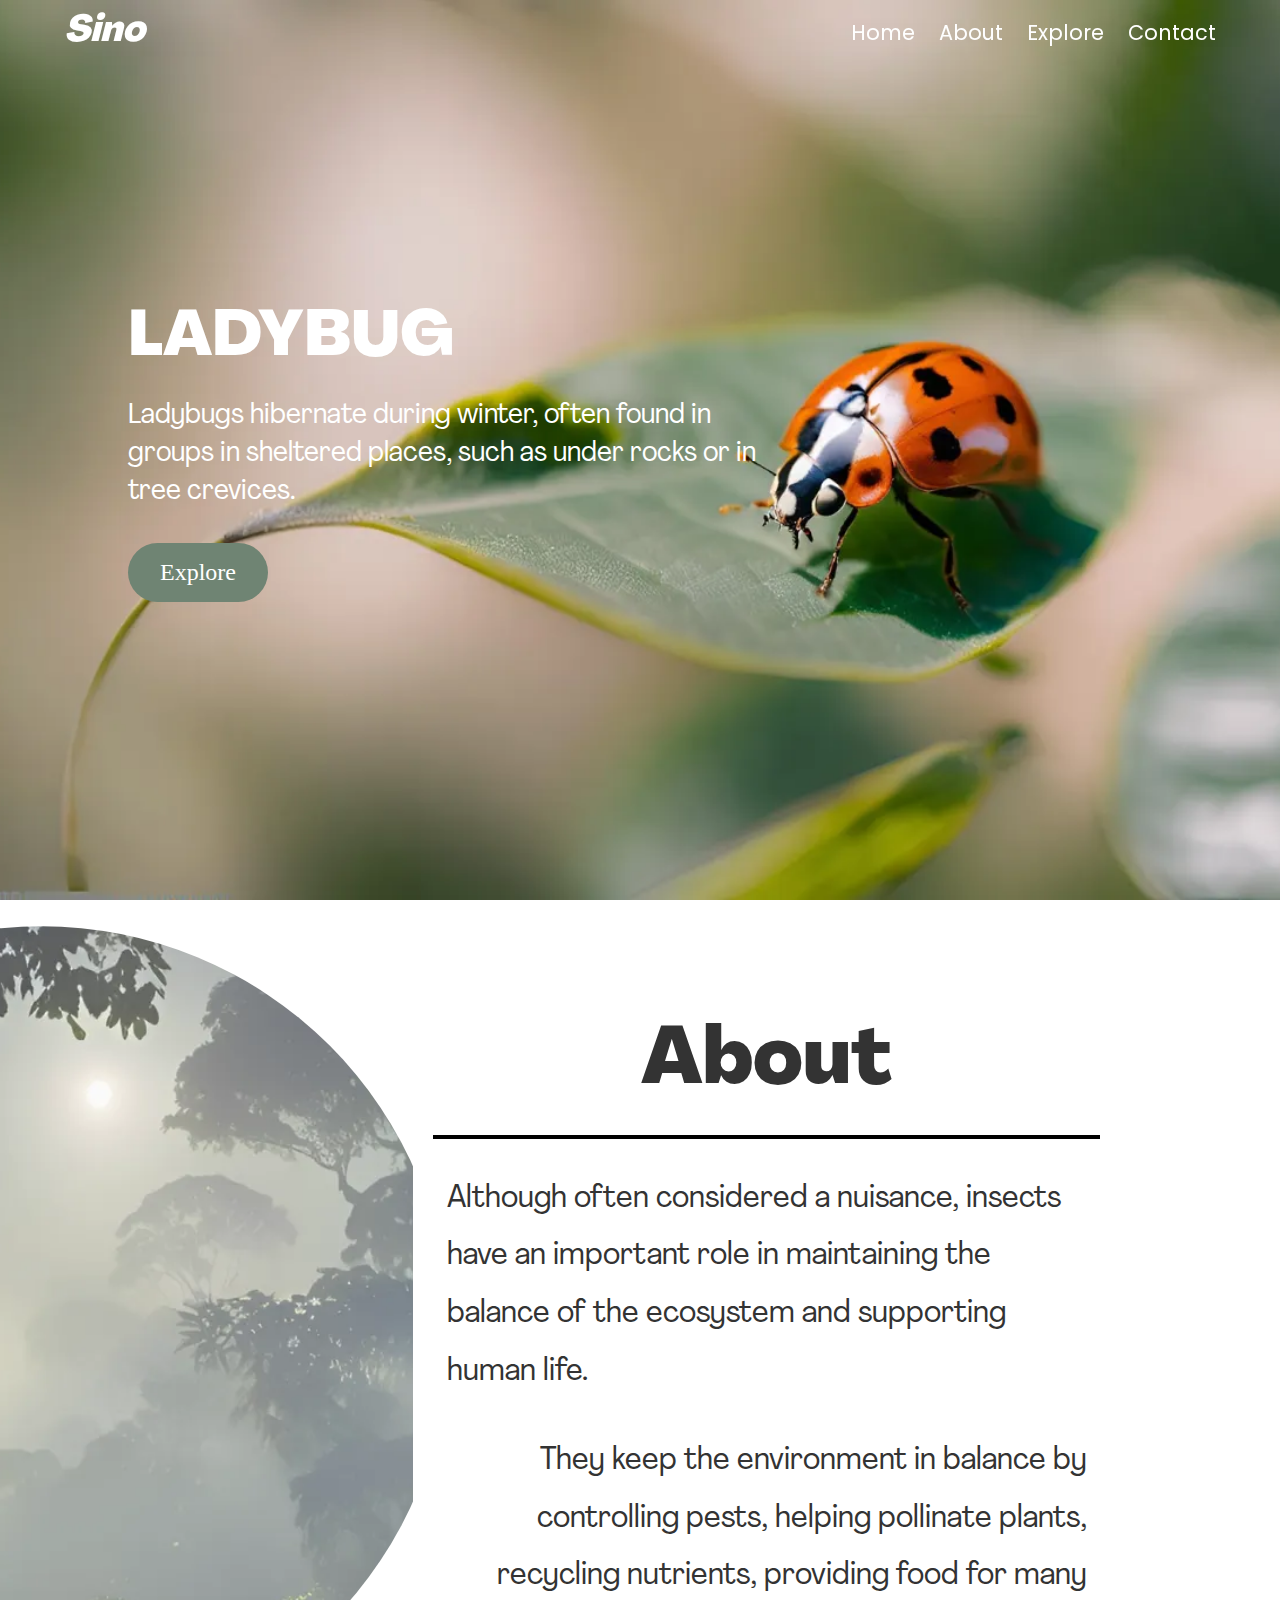
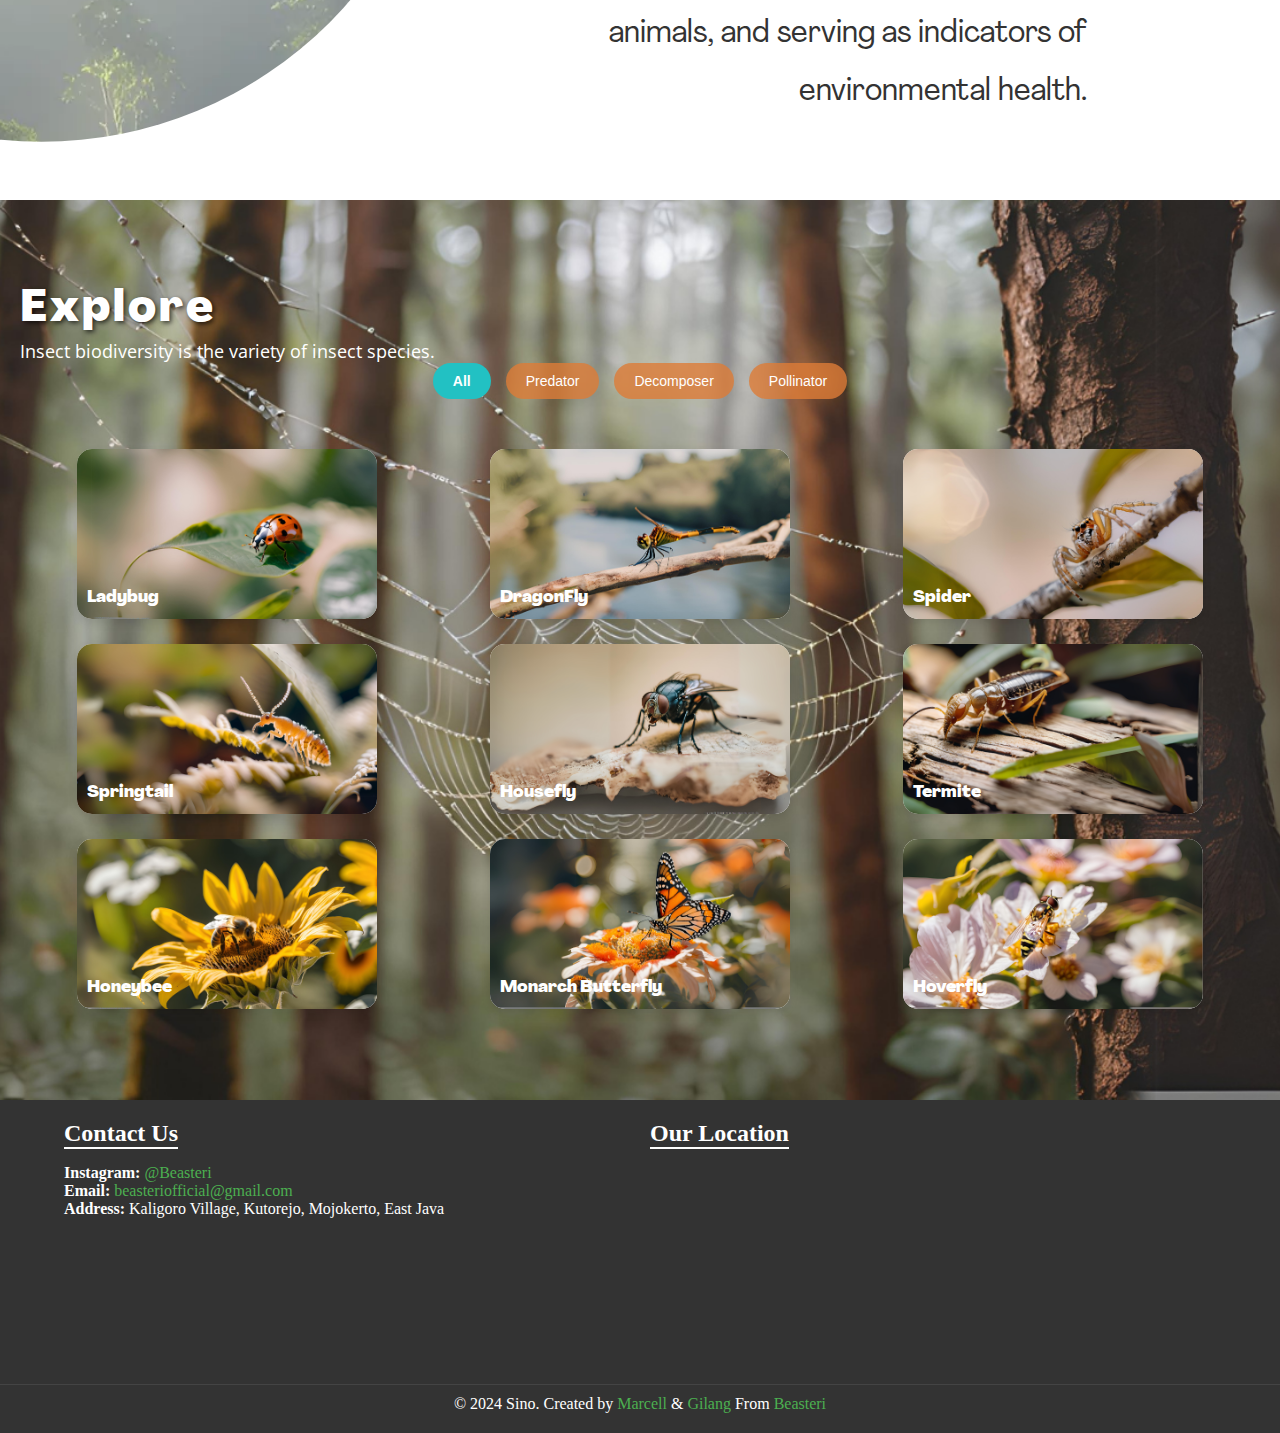
==== commit 3d701ff4: "explore chatbot" ====
--- a/views/index.html
+++ b/views/index.html
@@ -119,8 +119,7 @@
                         <div class="row">
                             <div class="coloumn">
                                 <h2>Ladybug</h2>
-                                <p class="description pembatas text-box">A small, bright red beetle with black spots,
-                                    helpful in controlling pests.</p>
+                                <p class="description pembatas text-box">Ladybugs are small, colorful beetles known for their red or orange bodies with black spots. They are beneficial insects that help control aphid populations.</p>
                             </div>
                             <div class="coloumn">
                                 <button style="margin-left: 40px;">Explore</button>
@@ -137,8 +136,8 @@
                         <div class="row">
                             <div class="coloumn">
                                 <h2>DragonFly</h2>
-                                <p class="description pembatas">A graceful insect with long wings, skilled at hunting
-                                    mosquitoes mid-flight.</p>
+                                <p class="description pembatas">
+                                    Dragonflies are large, agile insects with long, slender bodies and two pairs of wings. They are skilled predators, primarily feeding on other flying insects like mosquitoes.</p>
                             </div>
                             <div class="coloumn">
                                 <button style="margin-left: 40px;">Explore</button>
@@ -155,8 +154,7 @@
                         <div class="row">
                             <div class="coloumn">
                                 <h2>Spider</h2>
-                                <p class="description pembatas">A graceful insect with long wings, skilled at hunting
-                                    mosquitoes mid-flight.</p>
+                                <p class="description pembatas">Spiders are arachnids with eight legs, known for spinning webs to catch prey. They play a crucial role in controlling insect populations.</p>
                             </div>
                             <div class="coloumn">
                                 <button style="margin-left: 40px;">Explore</button>
@@ -173,9 +171,8 @@
                         <div class="row">
                             <div class="coloumn">
                                 <h2>Springtail</h2>
-                                <p class="description pembatas">A large, hairy spider found in warm climates, known for
-                                    its
-                                    gentle nature.</p>
+                                <p class="description pembatas">
+                                    Springtails are tiny, soil-dwelling insects known for their ability to jump using a specialized appendage, playing a vital role in decomposing organic matter.</p>
                             </div>
                             <div class="coloumn">
                                 <button style="margin-left: 40px;">Explore</button>
@@ -192,9 +189,7 @@
                         <div class="row">
                             <div class="coloumn">
                                 <h2>Housefly</h2>
-                                <p class="description pembatas">An eight-legged arachnid that weaves intricate webs to
-                                    catch
-                                    prey.</p>
+                                <p class="description pembatas">Houseflies are common insects known for spreading diseases, feeding on waste, and playing a role in organic matter decomposition.</p>
                             </div>
                             <div class="coloumn">
                                 <button style="margin-left: 40px;">Explore</button>
@@ -211,9 +206,7 @@
                         <div class="row">
                             <div class="coloumn">
                                 <h2>Termite</h2>
-                                <p class="description pembatas">An eight-legged arachnid that weaves intricate webs to
-                                    catch
-                                    prey.</p>
+                                <p class="description pembatas">Termites are social insects that feed on wood and plant matter, playing key roles in decomposition and nutrient recycling but often causing structural damage.</p>
                             </div>
                             <div class="coloumn">
                                 <button style="margin-left: 40px;">Explore</button>
@@ -230,7 +223,7 @@
                         <div class="row">
                             <div class="coloumn">
                                 <h2>Honeybee</h2>
-                                <p class="description pembatas">Deskripsi singkat tentang topik kelima.</p>
+                                <p class="description pembatas">Honeybees are social insects known for producing honey and pollinating plants, vital for ecosystems and agriculture.</p>
                             </div>
                             <div class="coloumn">
                                 <button style="margin-left: 40px;">Explore</button>
@@ -247,7 +240,7 @@
                         <div class="row">
                             <div class="coloumn">
                                 <h2>Monarch</h2>
-                                <p class="description pembatas">Deskripsi singkat tentang topik keenam.</p>
+                                <p class="description pembatas">Monarch butterflies are iconic migratory insects known for their vibrant orange wings and long journeys across North America.</p>
                             </div>
                             <div class="coloumn">
                                 <button style="margin-left: 40px;">Explore</button>
@@ -264,7 +257,8 @@
                         <div class="row">
                             <div class="coloumn">
                                 <h2>Hoverfly</h2>
-                                <p class="description pembatas">Deskripsi singkat tentang topik keenam.</p>
+                                <p class="description pembatas">
+                                    Hoverflies are pollinating insects resembling bees or wasps, known for their ability to hover in mid-air and their ecological role in controlling pests.</p>
                             </div>
                             <div class="coloumn">
                                 <button style="margin-left: 40px;">Explore</button>
@@ -299,7 +293,7 @@
                     <h2>Contact Us</h2>
                     <p><strong>Instagram:</strong> <a href="https://www.instagram.com/the_beasteri"
                             target="_blank">@Beasteri</a></p>
-                    <p><strong>Email:</strong> <a href="">beasteriofficial@gmail.com</a></p>
+                    <p><strong>Email:</strong> <a>beasteriofficial@gmail.com</a></p>
                     <p><strong>Address:</strong> Kaligoro Village, Kutorejo, Mojokerto, East Java</p>
                 </div>
                 <div class="footer-map">
--- a/assets/css/about.css
+++ b/assets/css/about.css
@@ -24,6 +24,7 @@
   position: relative;
   width: 100%;
   height: 100vh;
+  padding-bottom: 2rem;
   background-color: white;
   background-size: cover;
   background-position: center;
@@ -38,6 +39,7 @@
   z-index: 2;
   max-width: 800px;
   padding: 20px;
+  margin-top: 4rem;
   color: #333;
   text-align: center;
   margin-right: 10rem;
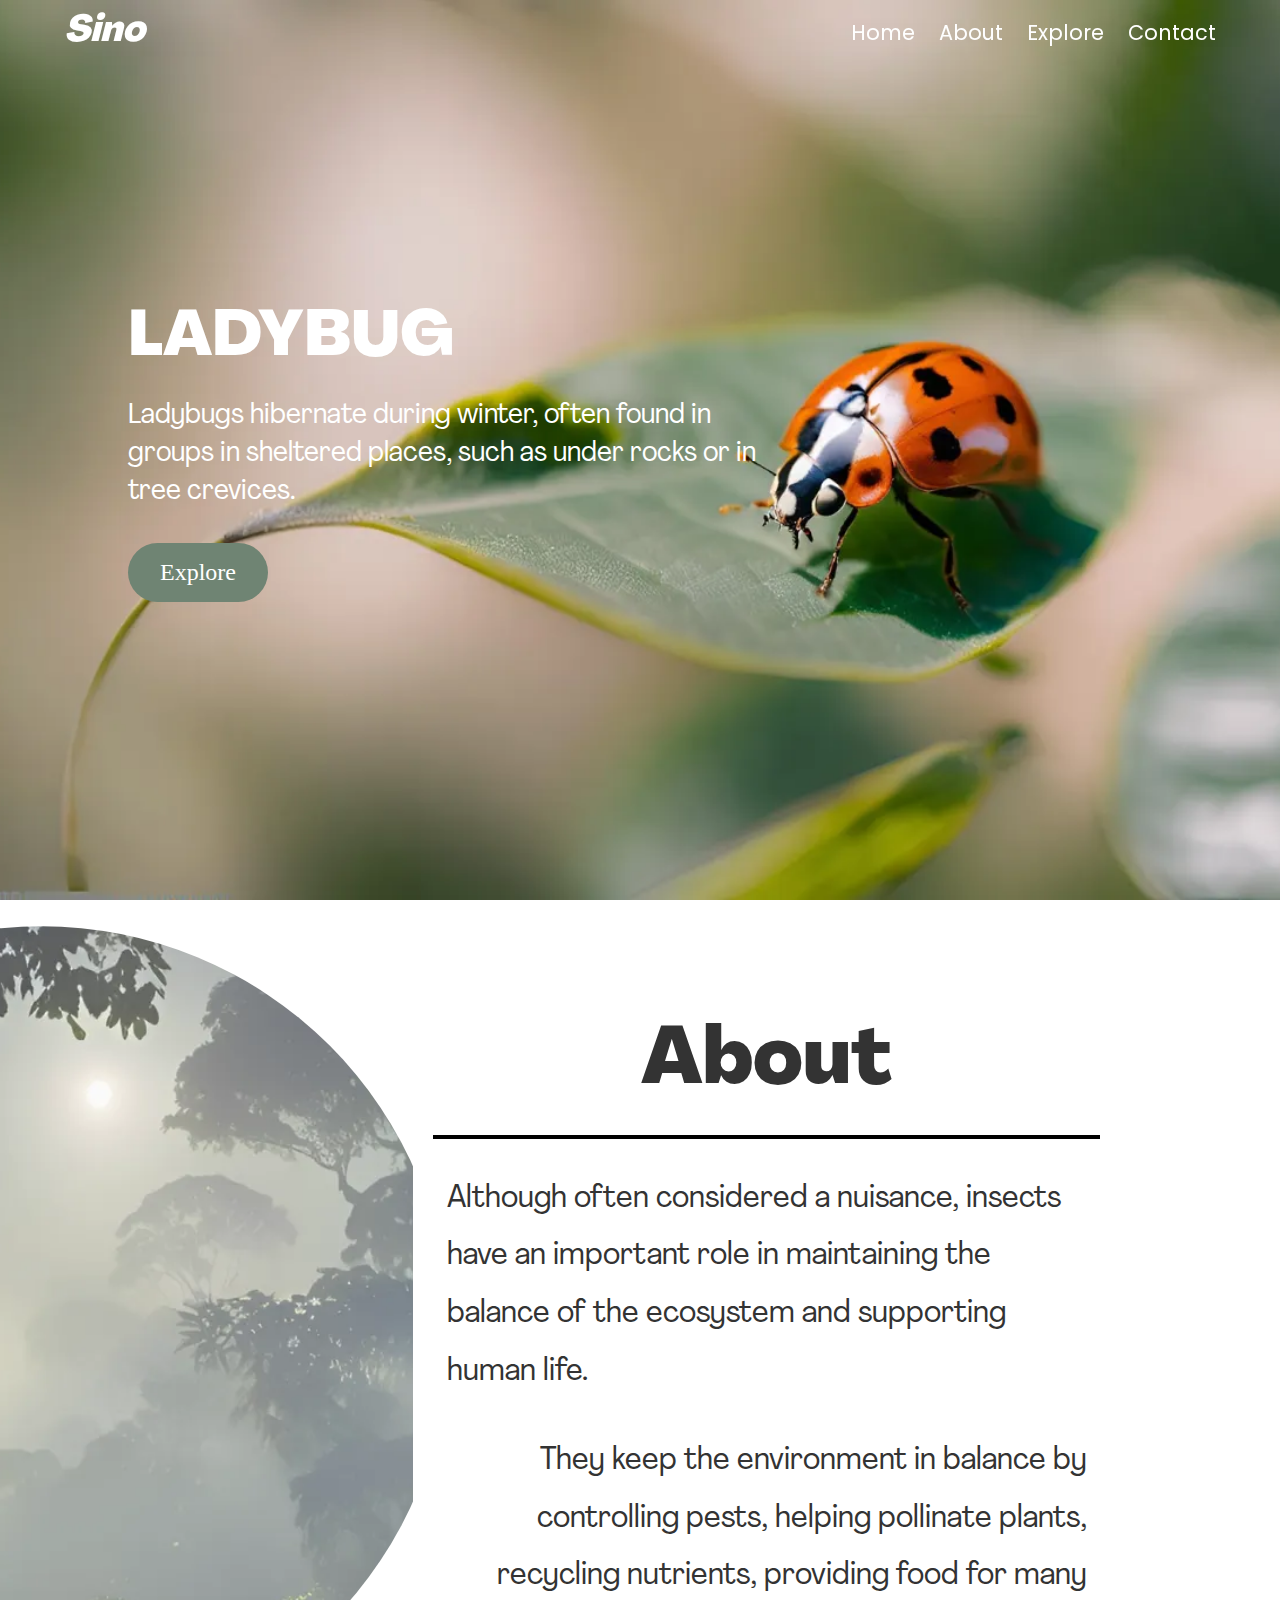
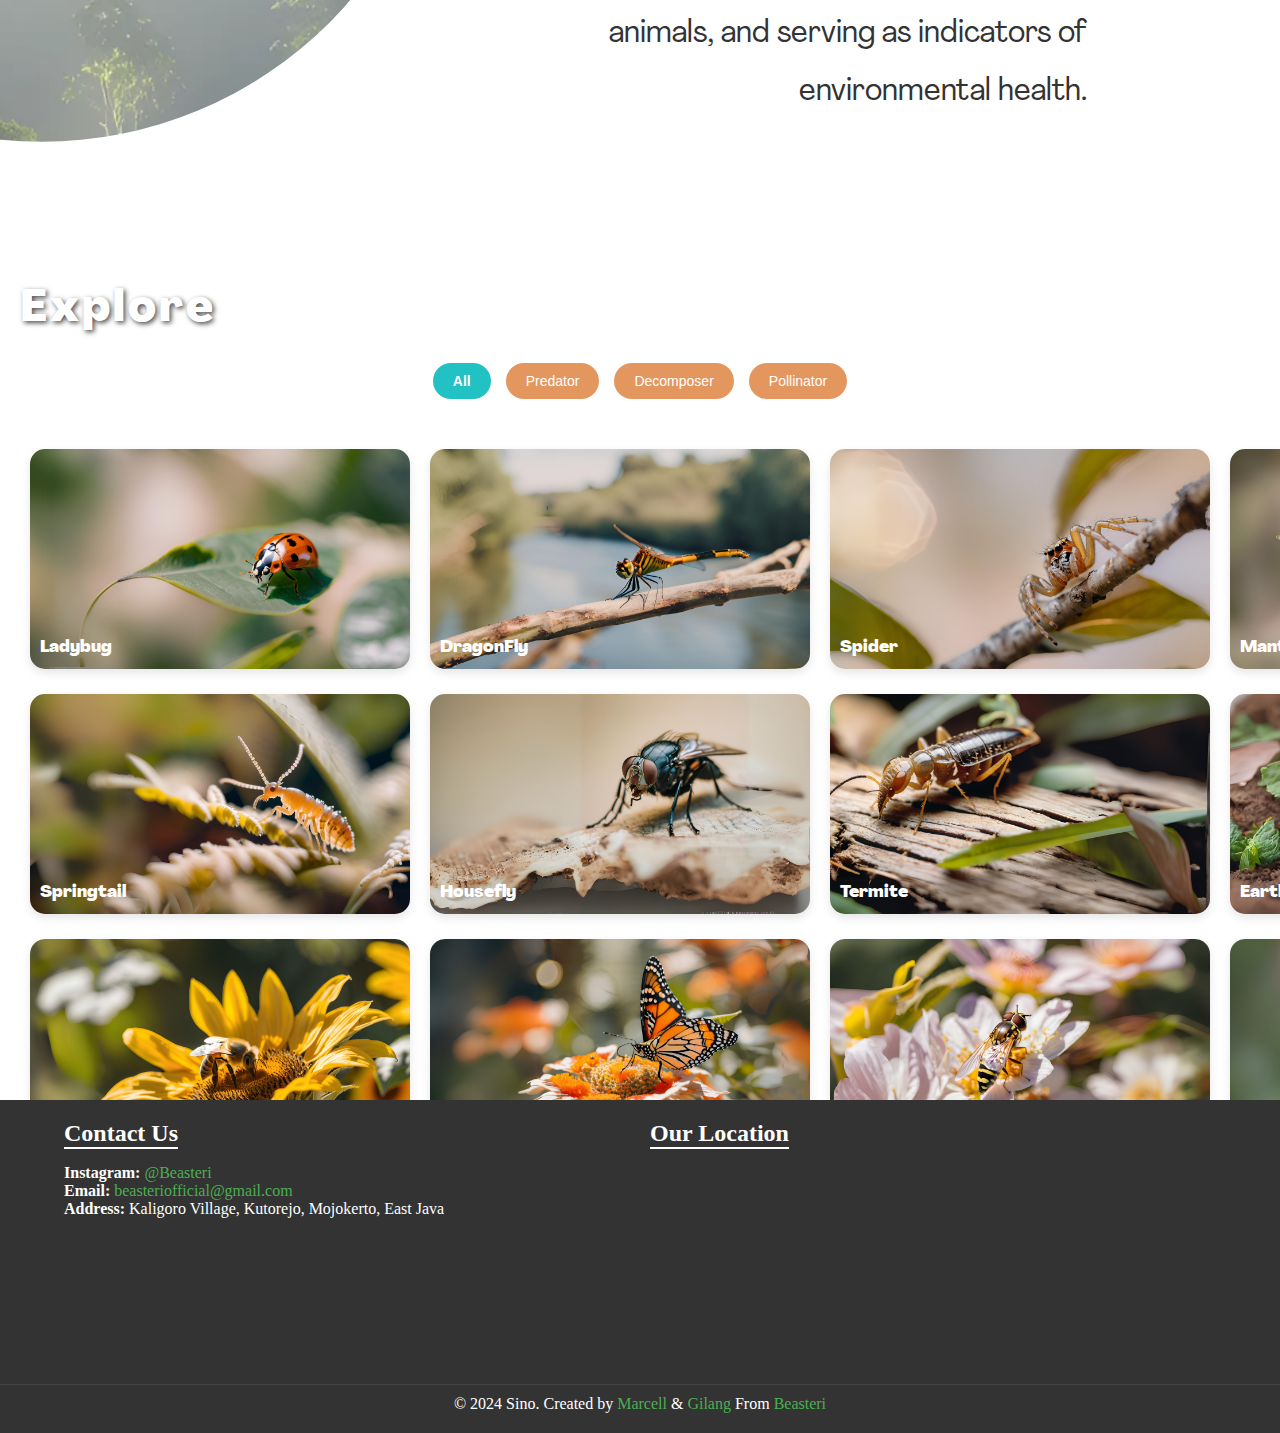
==== commit d8c1057a: "test" ====
--- a/views/index.html
+++ b/views/index.html
@@ -119,7 +119,9 @@
                         <div class="row">
                             <div class="coloumn">
                                 <h2>Ladybug</h2>
-                                <p class="description pembatas text-box">Ladybugs are small, colorful beetles known for their red or orange bodies with black spots. They are beneficial insects that help control aphid populations.</p>
+                                <p class="description pembatas text-box">Ladybugs are small, colorful beetles known for
+                                    their red or orange bodies with black spots. They are beneficial insects that help
+                                    control aphid populations.</p>
                             </div>
                             <div class="coloumn">
                                 <button style="margin-left: 40px;">Explore</button>
@@ -137,7 +139,9 @@
                             <div class="coloumn">
                                 <h2>DragonFly</h2>
                                 <p class="description pembatas">
-                                    Dragonflies are large, agile insects with long, slender bodies and two pairs of wings. They are skilled predators, primarily feeding on other flying insects like mosquitoes.</p>
+                                    Dragonflies are large, agile insects with long, slender bodies and two pairs of
+                                    wings. They are skilled predators, primarily feeding on other flying insects like
+                                    mosquitoes.</p>
                             </div>
                             <div class="coloumn">
                                 <button style="margin-left: 40px;">Explore</button>
@@ -154,7 +158,28 @@
                         <div class="row">
                             <div class="coloumn">
                                 <h2>Spider</h2>
-                                <p class="description pembatas">Spiders are arachnids with eight legs, known for spinning webs to catch prey. They play a crucial role in controlling insect populations.</p>
+                                <p class="description pembatas">Spiders are arachnids with eight legs, known for
+                                    spinning webs to catch prey. They play a crucial role in controlling insect
+                                    populations.</p>
+                            </div>
+                            <div class="coloumn">
+                                <button style="margin-left: 40px;">Explore</button>
+                            </div>
+                        </div>
+                    </div>
+                </div>
+                <div class="box predator">
+                    <div class="box-image">
+                        <img src="../assets/uploads/bg-mantis.png" alt="Image 2">
+                    </div>
+                    <div class="subjudul">Mantis</div>
+                    <div class="box-content">
+                        <div class="row">
+                            <div class="coloumn">
+                                <h2>Mantis</h2>
+                                <p class="description pembatas">Mantis is a predatory insect known for its distinctive
+                                    prayer-like posture and skilled hunting abilities, preying on various insects and
+                                    playing a key role in natural pest control.</p>
                             </div>
                             <div class="coloumn">
                                 <button style="margin-left: 40px;">Explore</button>
@@ -172,7 +197,8 @@
                             <div class="coloumn">
                                 <h2>Springtail</h2>
                                 <p class="description pembatas">
-                                    Springtails are tiny, soil-dwelling insects known for their ability to jump using a specialized appendage, playing a vital role in decomposing organic matter.</p>
+                                    Springtails are tiny, soil-dwelling insects known for their ability to jump using a
+                                    specialized appendage, playing a vital role in decomposing organic matter.</p>
                             </div>
                             <div class="coloumn">
                                 <button style="margin-left: 40px;">Explore</button>
@@ -189,7 +215,8 @@
                         <div class="row">
                             <div class="coloumn">
                                 <h2>Housefly</h2>
-                                <p class="description pembatas">Houseflies are common insects known for spreading diseases, feeding on waste, and playing a role in organic matter decomposition.</p>
+                                <p class="description pembatas">Houseflies are common insects known for spreading
+                                    diseases, feeding on waste, and playing a role in organic matter decomposition.</p>
                             </div>
                             <div class="coloumn">
                                 <button style="margin-left: 40px;">Explore</button>
@@ -206,7 +233,27 @@
                         <div class="row">
                             <div class="coloumn">
                                 <h2>Termite</h2>
-                                <p class="description pembatas">Termites are social insects that feed on wood and plant matter, playing key roles in decomposition and nutrient recycling but often causing structural damage.</p>
+                                <p class="description pembatas">Termites are social insects that feed on wood and plant
+                                    matter, playing key roles in decomposition and nutrient recycling but often causing
+                                    structural damage.</p>
+                            </div>
+                            <div class="coloumn">
+                                <button style="margin-left: 40px;">Explore</button>
+                            </div>
+                        </div>
+                    </div>
+                </div>
+                <div class="box decomposer">
+                    <div class="box-image">
+                        <img src="../assets/uploads/bg-earthwombs.png" alt="Image 4">
+                    </div>
+                    <div class="subjudul">Earthwombs</div>
+                    <div class="box-content">
+                        <div class="row">
+                            <div class="coloumn">
+                                <h2>Earthwombs</h2>
+                                <p class="description pembatas">Earthworms are decomposers that break down organic
+                                    matter, enriching the soil and improving its structure for plant growth.</p>
                             </div>
                             <div class="coloumn">
                                 <button style="margin-left: 40px;">Explore</button>
@@ -223,7 +270,8 @@
                         <div class="row">
                             <div class="coloumn">
                                 <h2>Honeybee</h2>
-                                <p class="description pembatas">Honeybees are social insects known for producing honey and pollinating plants, vital for ecosystems and agriculture.</p>
+                                <p class="description pembatas">Honeybees are social insects known for producing honey
+                                    and pollinating plants, vital for ecosystems and agriculture.</p>
                             </div>
                             <div class="coloumn">
                                 <button style="margin-left: 40px;">Explore</button>
@@ -240,7 +288,8 @@
                         <div class="row">
                             <div class="coloumn">
                                 <h2>Monarch</h2>
-                                <p class="description pembatas">Monarch butterflies are iconic migratory insects known for their vibrant orange wings and long journeys across North America.</p>
+                                <p class="description pembatas">Monarch butterflies are iconic migratory insects known
+                                    for their vibrant orange wings and long journeys across North America.</p>
                             </div>
                             <div class="coloumn">
                                 <button style="margin-left: 40px;">Explore</button>
@@ -258,7 +307,28 @@
                             <div class="coloumn">
                                 <h2>Hoverfly</h2>
                                 <p class="description pembatas">
-                                    Hoverflies are pollinating insects resembling bees or wasps, known for their ability to hover in mid-air and their ecological role in controlling pests.</p>
+                                    Hoverflies are pollinating insects resembling bees or wasps, known for their ability
+                                    to hover in mid-air and their ecological role in controlling pests.</p>
+                            </div>
+                            <div class="coloumn">
+                                <button style="margin-left: 40px;">Explore</button>
+                            </div>
+                        </div>
+                    </div>
+                </div>
+                <div class="box pollinator">
+                    <div class="box-image">
+                        <img src="../assets/uploads/bg-lacewing.png" alt="Image 6">
+                    </div>
+                    <div class="subjudul">Lacewing</div>
+                    <div class="box-content">
+                        <div class="row">
+                            <div class="coloumn">
+                                <h2>Lacewing</h2>
+                                <p class="description pembatas">
+                                    Lacewing is a predatory insect known for its delicate, translucent wings and its
+                                    role in controlling pest populations by feeding on aphids, caterpillars, and other
+                                    harmful insects.</p>
                             </div>
                             <div class="coloumn">
                                 <button style="margin-left: 40px;">Explore</button>
--- a/assets/css/explore.css
+++ b/assets/css/explore.css
@@ -19,6 +19,10 @@
   position: relative;
   color: white;
   display: flex;
+  background-attachment: fixed;
+  height: 100vh;
+  /* Tetap setinggi layar */
+  overflow: hidden;
   flex-direction: column;
   justify-content: flex-start;
   /* Menjaga elemen terurut dari atas ke bawah */
@@ -88,7 +92,7 @@
 /* Box Container */
 .box-container {
   display: grid;
-  grid-template-columns: repeat(3, 1fr);
+  grid-template-columns: repeat(4, 1fr);
   gap: 20px;
   padding: 30px;
   margin-top: 0px;
@@ -100,11 +104,11 @@
 /* Box Container saat filter selain "All" dipilih */
 .box-container.filtered {
   display: flex;
-  justify-content: flex-start;
-  /* Semua box akan diratakan ke kiri */
+  justify-content: center;
+  /* Semua box akan diratakan ke tengah */
   flex-wrap: wrap;
   /* Box tidak akan turun ke baris berikutnya */
-  gap: 20px;
+  gap: 60px;
   width: 100%;
   overflow-x: auto;
   /* Scroll horizontal jika terlalu banyak box */
@@ -119,10 +123,10 @@
 /* Box Styling */
 .box {
   position: relative;
-  width: 300px;
+  width: 380px;
   display: block;
   opacity: 1;
-  height: 170px;
+  height: 220px;
   border-radius: 15px;
   overflow: hidden;
   box-shadow: 0 4px 10px rgba(0, 0, 0, 0.1);
@@ -168,8 +172,8 @@
   /* Perubahan jarak untuk memberi ruang */
   left: 0;
   width: 100%;
-  height: 50%;
-  padding: 10px;
+  height: 60%;
+  padding: 30px;
   background: linear-gradient(to bottom, transparent, black);
   opacity: 0;
   /* Konten tersembunyi secara default */
@@ -218,11 +222,13 @@
 
 /* Deskripsi dan Tombol */
 .box .description {
-  font-size: 10px;
+  font-size: 13.5px;
   color: white;
   font-family: OpenSans;
   margin: 0;
   z-index: 2;
+  bottom: 100px;
+  /* Ubah jarak vertikal sesuai kebutuhan */
   white-space: normal;
   /* Mengizinkan teks membungkus ke baris baru */
   overflow: hidden;
@@ -239,11 +245,6 @@
   /* Tingkatkan keterbacaan */
 }
 
-.box:hover .description {
-  bottom: 0px;
-  /* Move description up on hover */
-}
-
 /* Button Styling */
 .box button {
   padding: 8px 20px;
@@ -295,7 +296,8 @@
   border-radius: 15px;
   box-shadow: 0 4px 10px rgba(0, 0, 0, 0.2);
   overflow: hidden;
-  display: none; /* Initially hidden */
+  display: none;
+  /* Initially hidden */
   flex-direction: column;
   z-index: 1000;
 }
@@ -372,6 +374,7 @@
     opacity: 0;
     transform: translateY(20px);
   }
+
   to {
     opacity: 1;
     transform: translateY(0);
@@ -417,6 +420,7 @@
 /* RESPONSIF */
 /* Responsive for screens smaller than 768px (mobile devices) */
 @media (max-width: 768px) {
+
   /* Navbar */
   .navbar {
     padding: 10px;
@@ -425,69 +429,85 @@
   /* Hero Section */
   .hero {
     padding-top: 50px;
-    min-height: 80vh; /* Adjust height for smaller screens */
+    min-height: 80vh;
+    /* Adjust height for smaller screens */
   }
 
   .hero-title {
-    font-size: 30px; /* Smaller font size for hero title */
+    font-size: 30px;
+    /* Smaller font size for hero title */
   }
 
   .hero-description {
-    font-size: 14px; /* Adjust description font size */
+    font-size: 14px;
+    /* Adjust description font size */
   }
 
   /* Filter Buttons */
   .filter-buttons {
     flex-direction: column;
-    gap: 10px; /* Reduce gap between buttons */
+    gap: 10px;
+    /* Reduce gap between buttons */
     margin-top: 10px;
   }
 
   .filter-btn {
     font-size: 12px;
-    padding: 8px 15px; /* Smaller buttons */
+    padding: 8px 15px;
+    /* Smaller buttons */
   }
 
   /* Box Container */
   .box-container {
-    grid-template-columns: 1fr; /* Single column for mobile */
+    grid-template-columns: 1fr;
+    /* Single column for mobile */
     gap: 15px;
-    padding: 15px; /* Reduce padding */
+    padding: 15px;
+    /* Reduce padding */
   }
 
   .box {
-    width: 100%; /* Boxes span the full width */
-    height: 200px; /* Adjust height for better display */
+    width: 100%;
+    /* Boxes span the full width */
+    height: 200px;
+    /* Adjust height for better display */
   }
 
   /* Box Content */
   .box .description {
-    font-size: 12px; /* Smaller font size for description */
+    font-size: 12px;
+    /* Smaller font size for description */
   }
 
   /* Chatbot Card */
   .chatbot-card {
-    width: 90%; /* Adjust width to fit within mobile screens */
-    height: 300px; /* Adjust height */
+    width: 90%;
+    /* Adjust width to fit within mobile screens */
+    height: 300px;
+    /* Adjust height */
     bottom: 20px;
     right: 5%;
   }
 
   .chatbot-card .chatbot-header {
-    font-size: 16px; /* Adjust font size in header */
+    font-size: 16px;
+    /* Adjust font size in header */
     padding: 10px;
   }
 
   .chatbot-card .chatbot-body {
-    font-size: 12px; /* Smaller text size in body */
+    font-size: 12px;
+    /* Smaller text size in body */
     padding: 10px;
   }
 
   .chatbot-card .chatbot-footer input {
-    padding: 8px; /* Adjust input padding */
+    padding: 8px;
+    /* Adjust input padding */
   }
 
   .chatbot-card .chatbot-footer button {
-    padding: 8px 15px; /* Smaller button */
-  }
-}
+    padding: 8px 15px;
+    /* Smaller button */
+  }
+}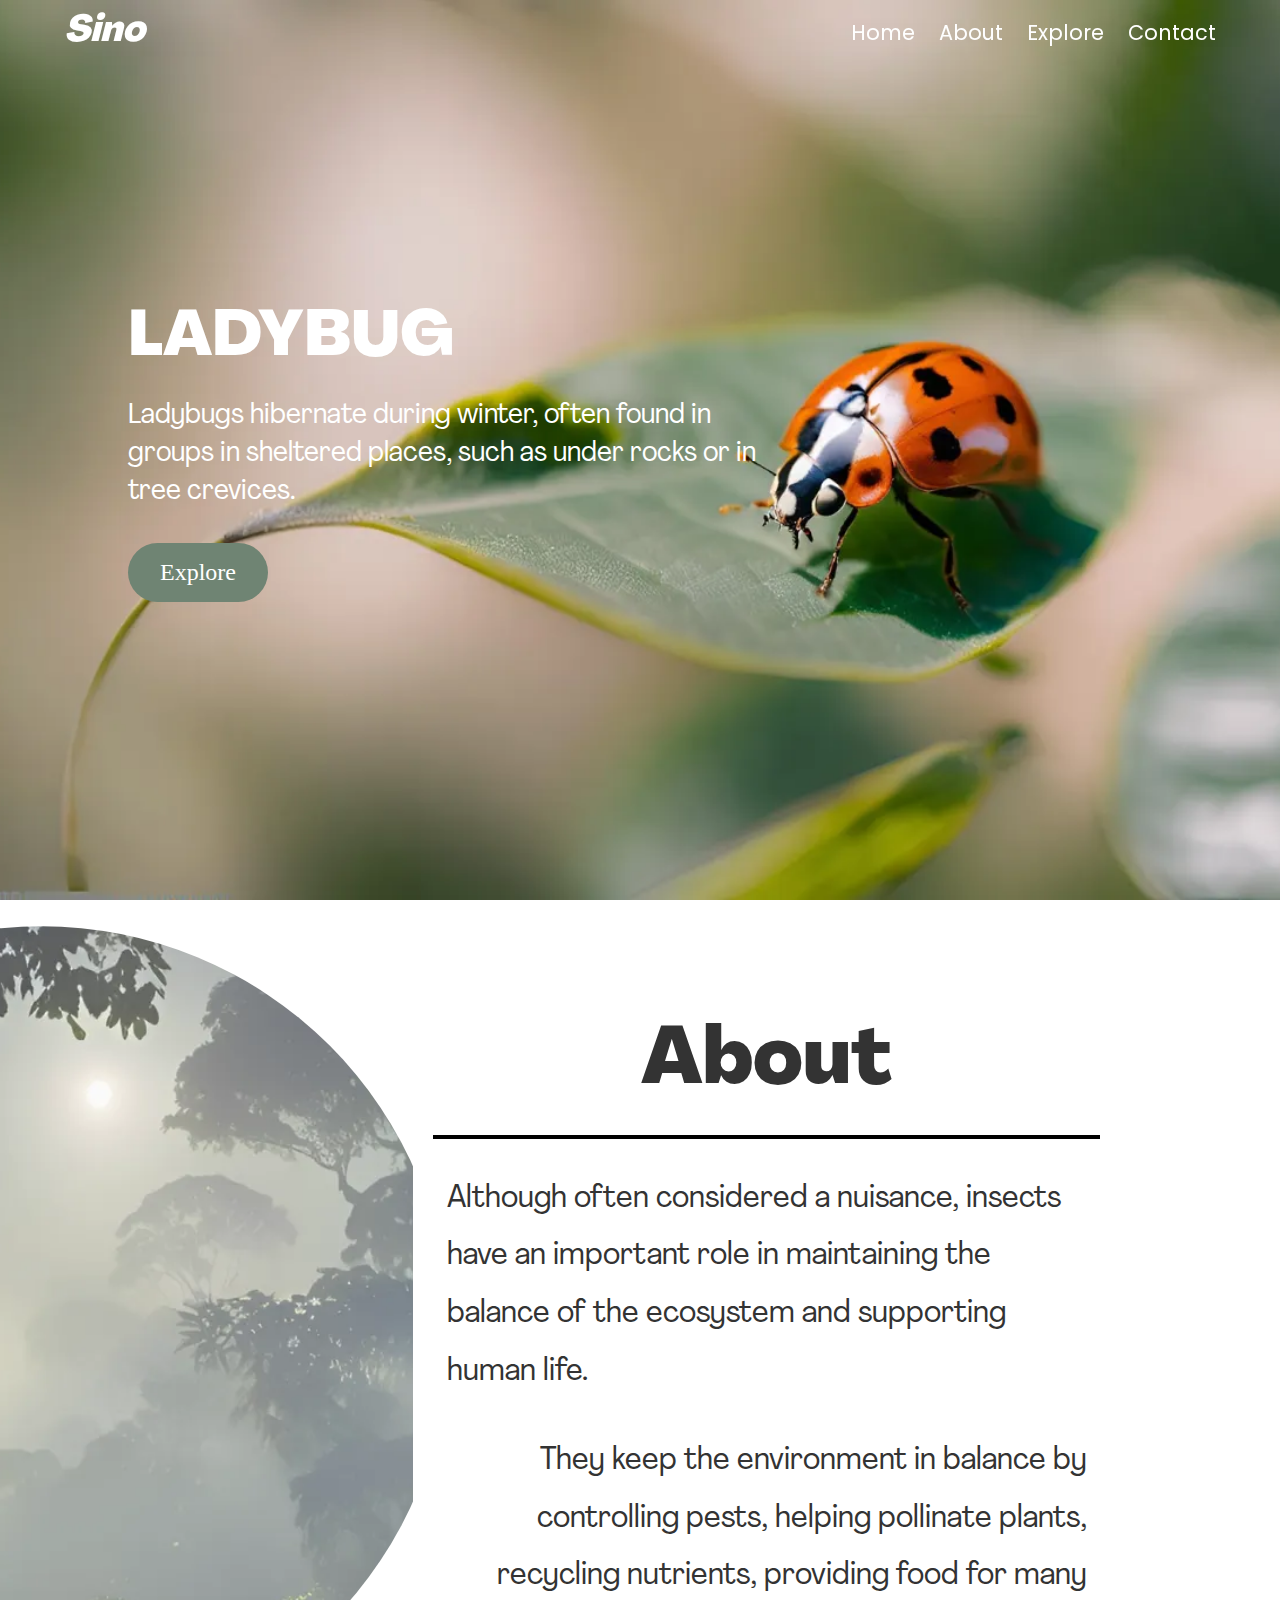
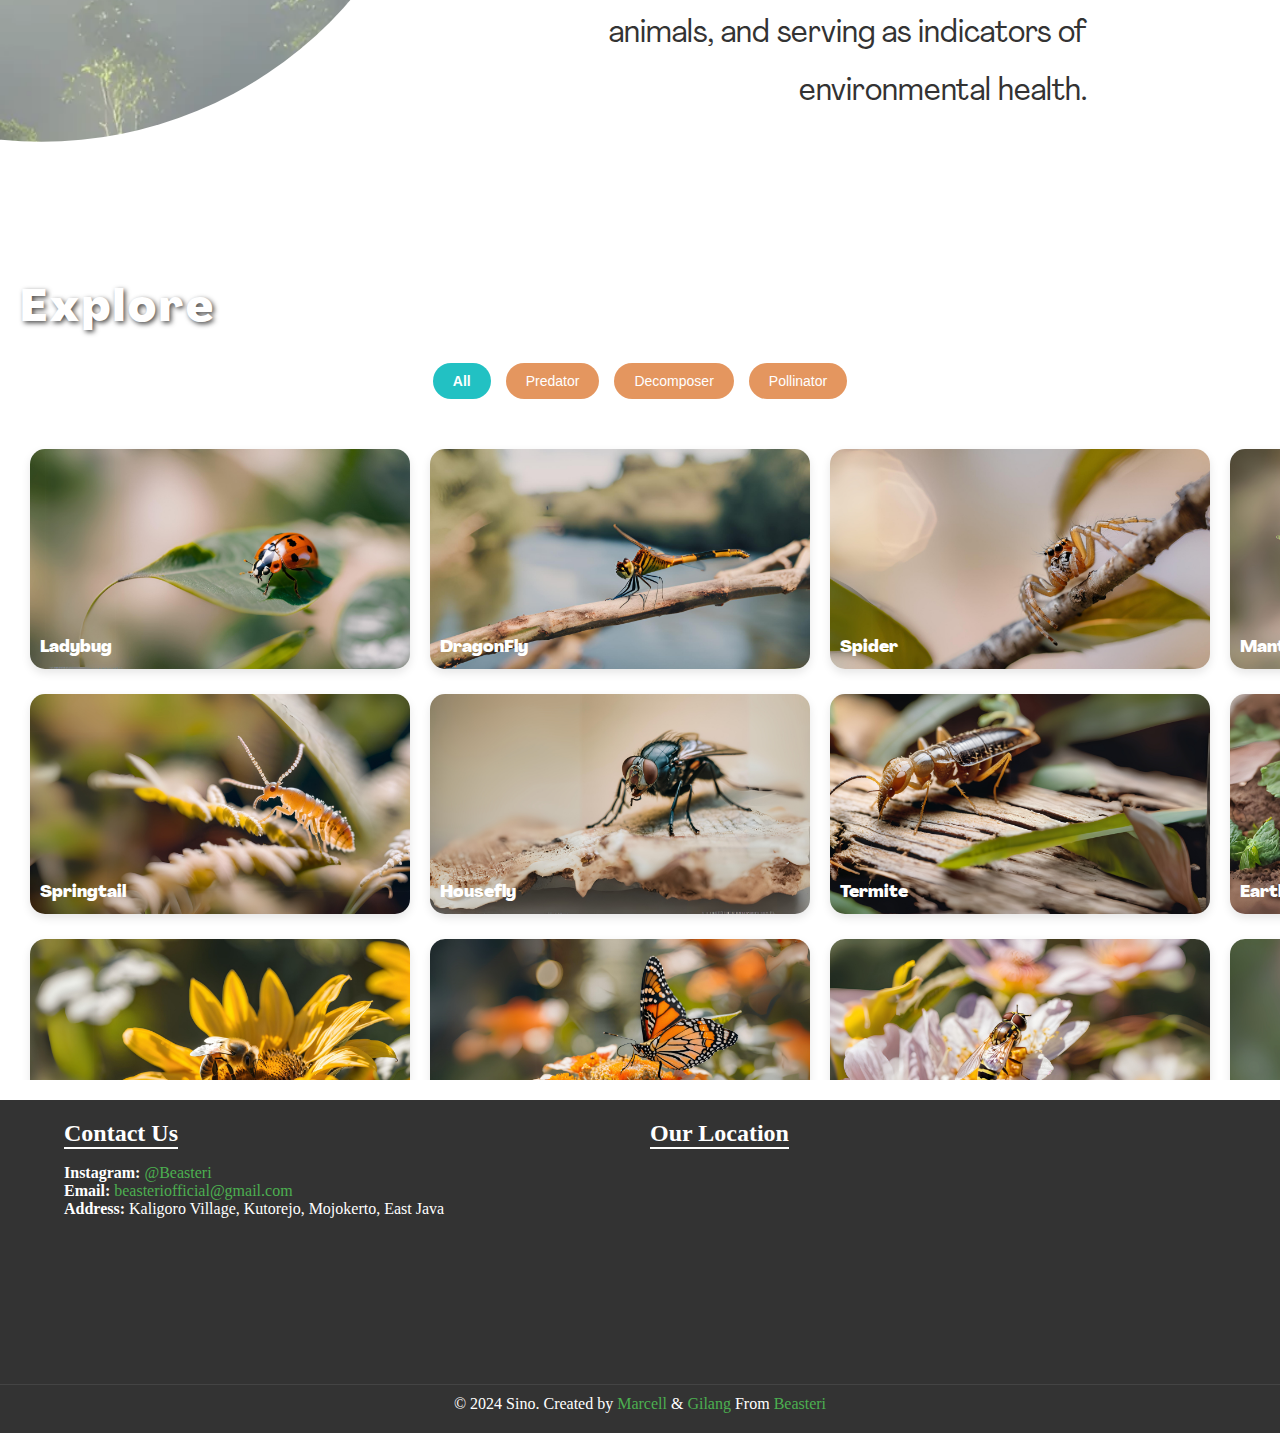
==== commit 0d7e44b4: "Fix hero animation" ====
--- a/views/index.html
+++ b/views/index.html
@@ -37,7 +37,7 @@
     <main class="main-content">
         <!-- Hero -->
         <section class="hero" id="home">
-            <div class="slide">
+            <div class="slide" data-background="../assets/uploads/bg-ladybug.webp">
                 <h1 class="hero-title">LADYBUG</h1>
                 <p class="hero-subtitle">
                     Ladybugs hibernate during winter, often found in groups in sheltered places, such as under rocks or
@@ -45,7 +45,7 @@
                 </p>
                 <a href="#explore" class="hero-button">Explore</a>
             </div>
-            <div class="slide">
+            <div class="slide" data-background="../assets/uploads/bg-spider.webp">
                 <h1 class="hero-title">SPIDER</h1>
                 <p class="hero-subtitle">
                     Spiders have a high sensitivity in their legs that allows them to detect subtle vibrations around
@@ -53,7 +53,7 @@
                 </p>
                 <a href="#explore" class="hero-button">Explore</a>
             </div>
-            <div class="slide">
+            <div class="slide" data-background="../assets/uploads/bg-dragonfly.webp">
                 <h1 class="hero-title">DRAGONFLY</h1>
                 <p class="hero-subtitle">
                     Dragonflies can fly forward, backward, and hover, at speeds of up to 56 km/h, and have large eyes
@@ -61,7 +61,7 @@
                 </p>
                 <a href="#explore" class="hero-button">Explore</a>
             </div>
-            <div class="slide">
+            <div class="slide" data-background="../assets/uploads/bg-springtail.webp">
                 <h1 class="hero-title">SPRINGTAIL</h1>
                 <p class="hero-subtitle">
                     Springtails are unique for their furcula, a specialized tail-like appendage that acts like a spring,
--- a/assets/css/hero.css
+++ b/assets/css/hero.css
@@ -4,12 +4,10 @@
   height: 100vh;
   background-size: cover;
   background-position: center;
-  background-image: url(../uploads/bg-ladybug.webp),
-    url(../uploads/bg-spider.webp), url(../uploads/bg-dragonfly.webp),
-    url(../uploads/bg-springtail.webp);
-  background-color: transparent;
-  animation: animate infinite 12s;
+  background-color: black;
+  transition: background-image 1s ease-in-out;
   z-index: 1;
+  overflow: hidden;
 }
 
 .hero-title {
@@ -30,11 +28,10 @@
   left: 10%;
   transform: translateY(-50%);
   opacity: 0;
-  transition: opacity 0.5s ease-in-out;
+  transition: opacity 1s ease-in-out;
   text-align: left;
   color: white;
-  z-index: 1000;
-  transition-delay: 0.1s;
+  z-index: 2;
 }
 
 .slide.active {
@@ -45,7 +42,7 @@
 .hero-subtitle {
   opacity: 0;
   transform: translateY(20px);
-  transition: opacity 0.3s ease-in-out, transform 0.3s ease-in-out;
+  transition: opacity 0.5s ease-in-out, transform 0.5s ease-in-out;
 }
 
 .slide.active .hero-title,
@@ -78,21 +75,3 @@
 .slide a:hover {
   background-color: #5e6d61;
 }
-
-@keyframes animate {
-  0% {
-    background-image: url(../uploads/bg-ladybug.webp);
-  }
-  25% {
-    background-image: url(../uploads/bg-spider.webp);
-  }
-  50% {
-    background-image: url(../uploads/bg-dragonfly.webp);
-  }
-  75% {
-    background-image: url(../uploads/bg-springtail.webp);
-  }
-  100% {
-    background-image: url(../uploads/bg-ladybug.webp);
-  }
-}
--- a/assets/css/explore.css
+++ b/assets/css/explore.css
@@ -8,6 +8,26 @@
   margin: 0;
 }
 
+/* Scrollbar untuk browser berbasis WebKit */
+::-webkit-scrollbar {
+  width: 8px;
+}
+
+::-webkit-scrollbar-thumb {
+  background-color: rgba(0, 0, 0, 0.5); /* Transparan */
+  border-radius: 10px;
+  box-shadow: 0px 2px 8px rgba(0, 0, 0, 0.4);
+}
+
+::-webkit-scrollbar-thumb:hover {
+  background-color: rgba(0, 0, 0, 0.7);
+}
+
+::-webkit-scrollbar-track {
+  background: transparent; /* Hapus background track */
+}
+
+
 /* Navbar */
 .navbar {
   background-color: rgba(0, 0, 0, 0.5);
@@ -19,10 +39,10 @@
   position: relative;
   color: white;
   display: flex;
+  padding-bottom: 20px;
   background-attachment: fixed;
   height: 100vh;
   /* Tetap setinggi layar */
-  overflow: hidden;
   flex-direction: column;
   justify-content: flex-start;
   /* Menjaga elemen terurut dari atas ke bawah */
@@ -95,6 +115,7 @@
   grid-template-columns: repeat(4, 1fr);
   gap: 20px;
   padding: 30px;
+  overflow-y: scroll;
   margin-top: 0px;
   justify-items: center;
   width: 100%;
